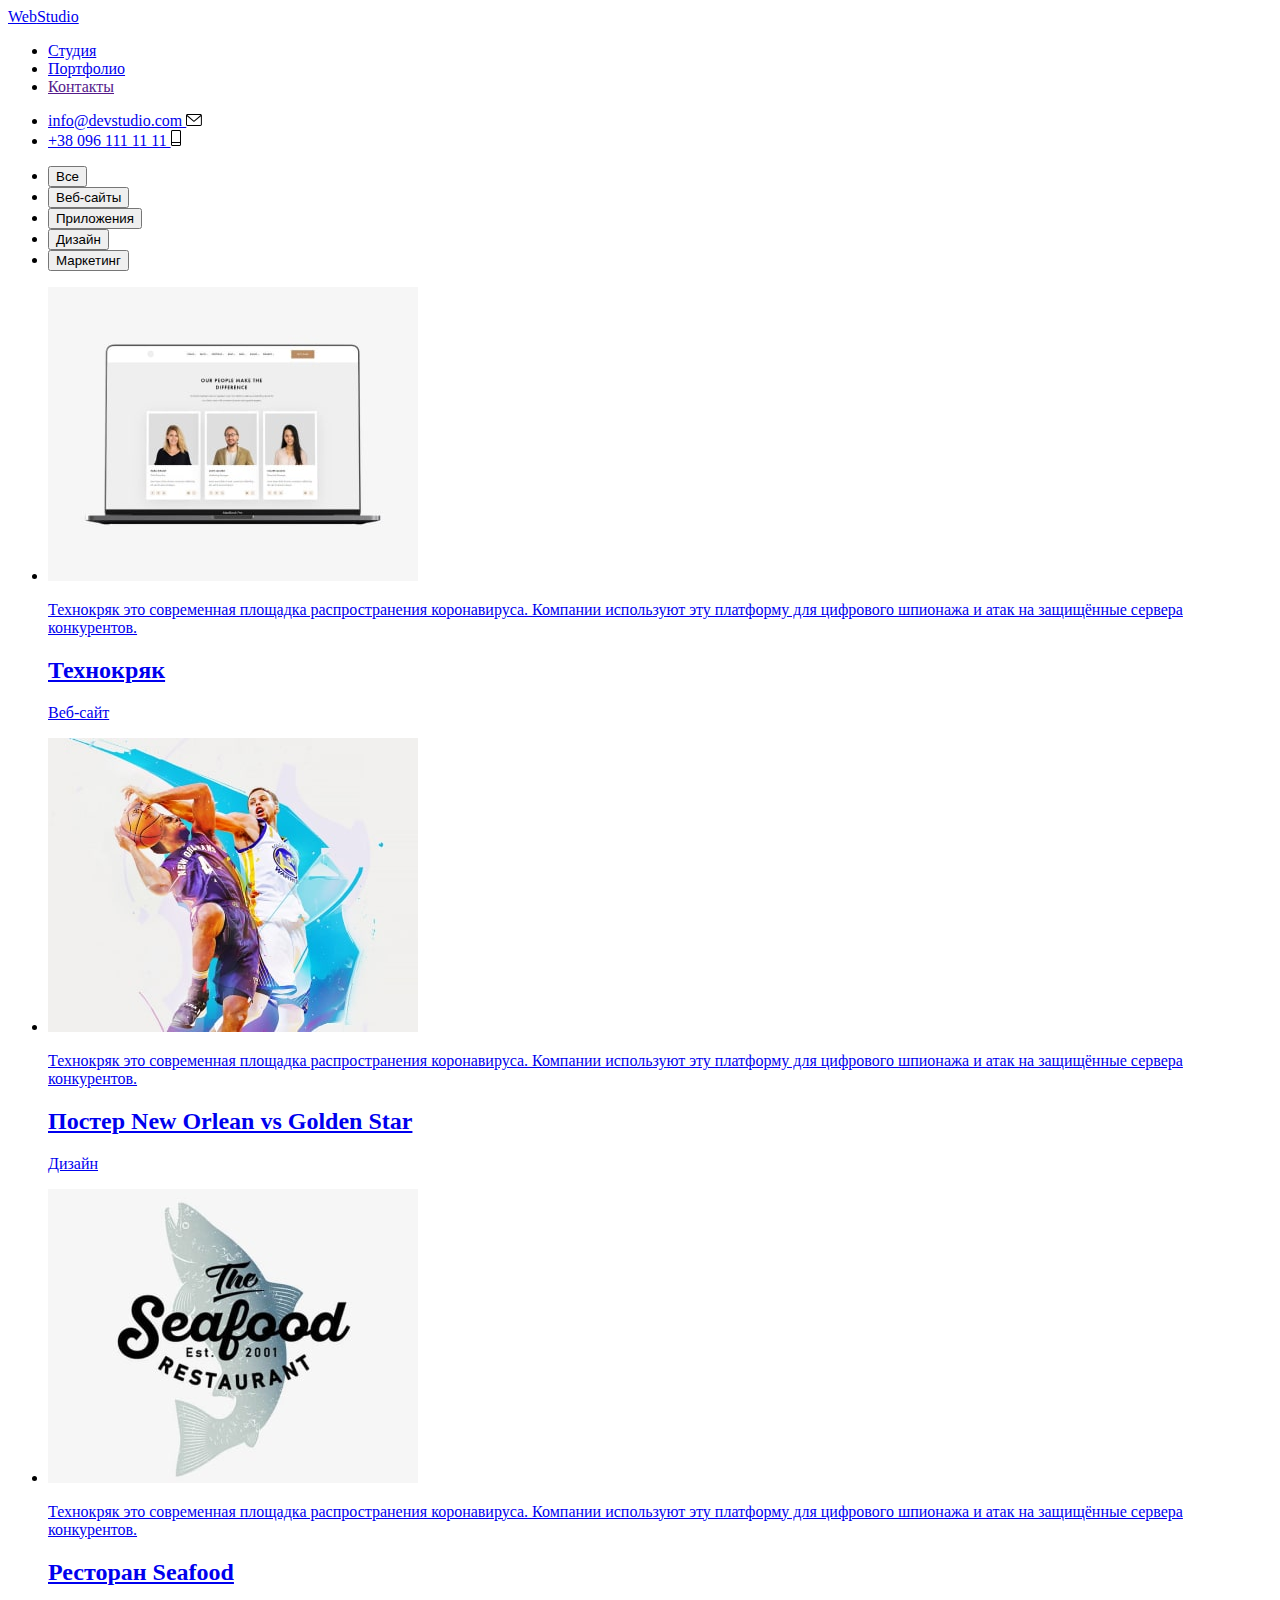
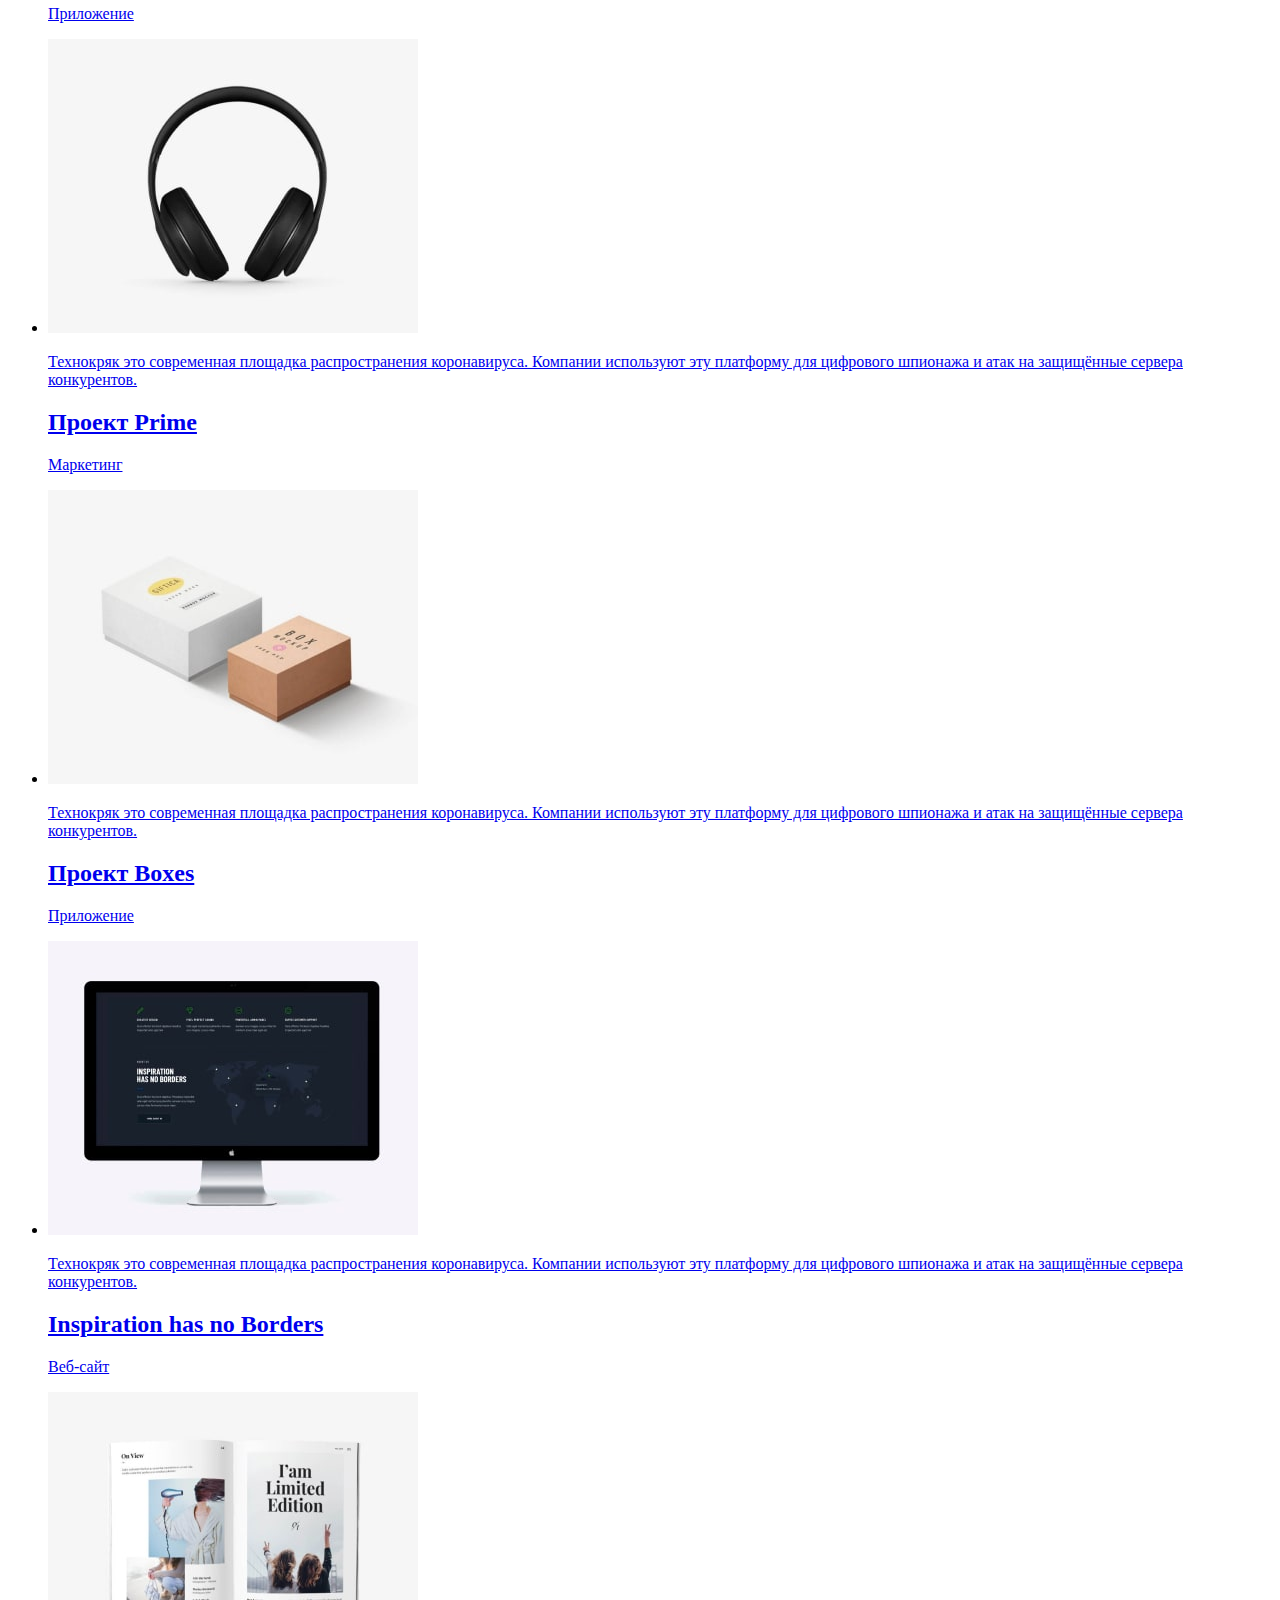
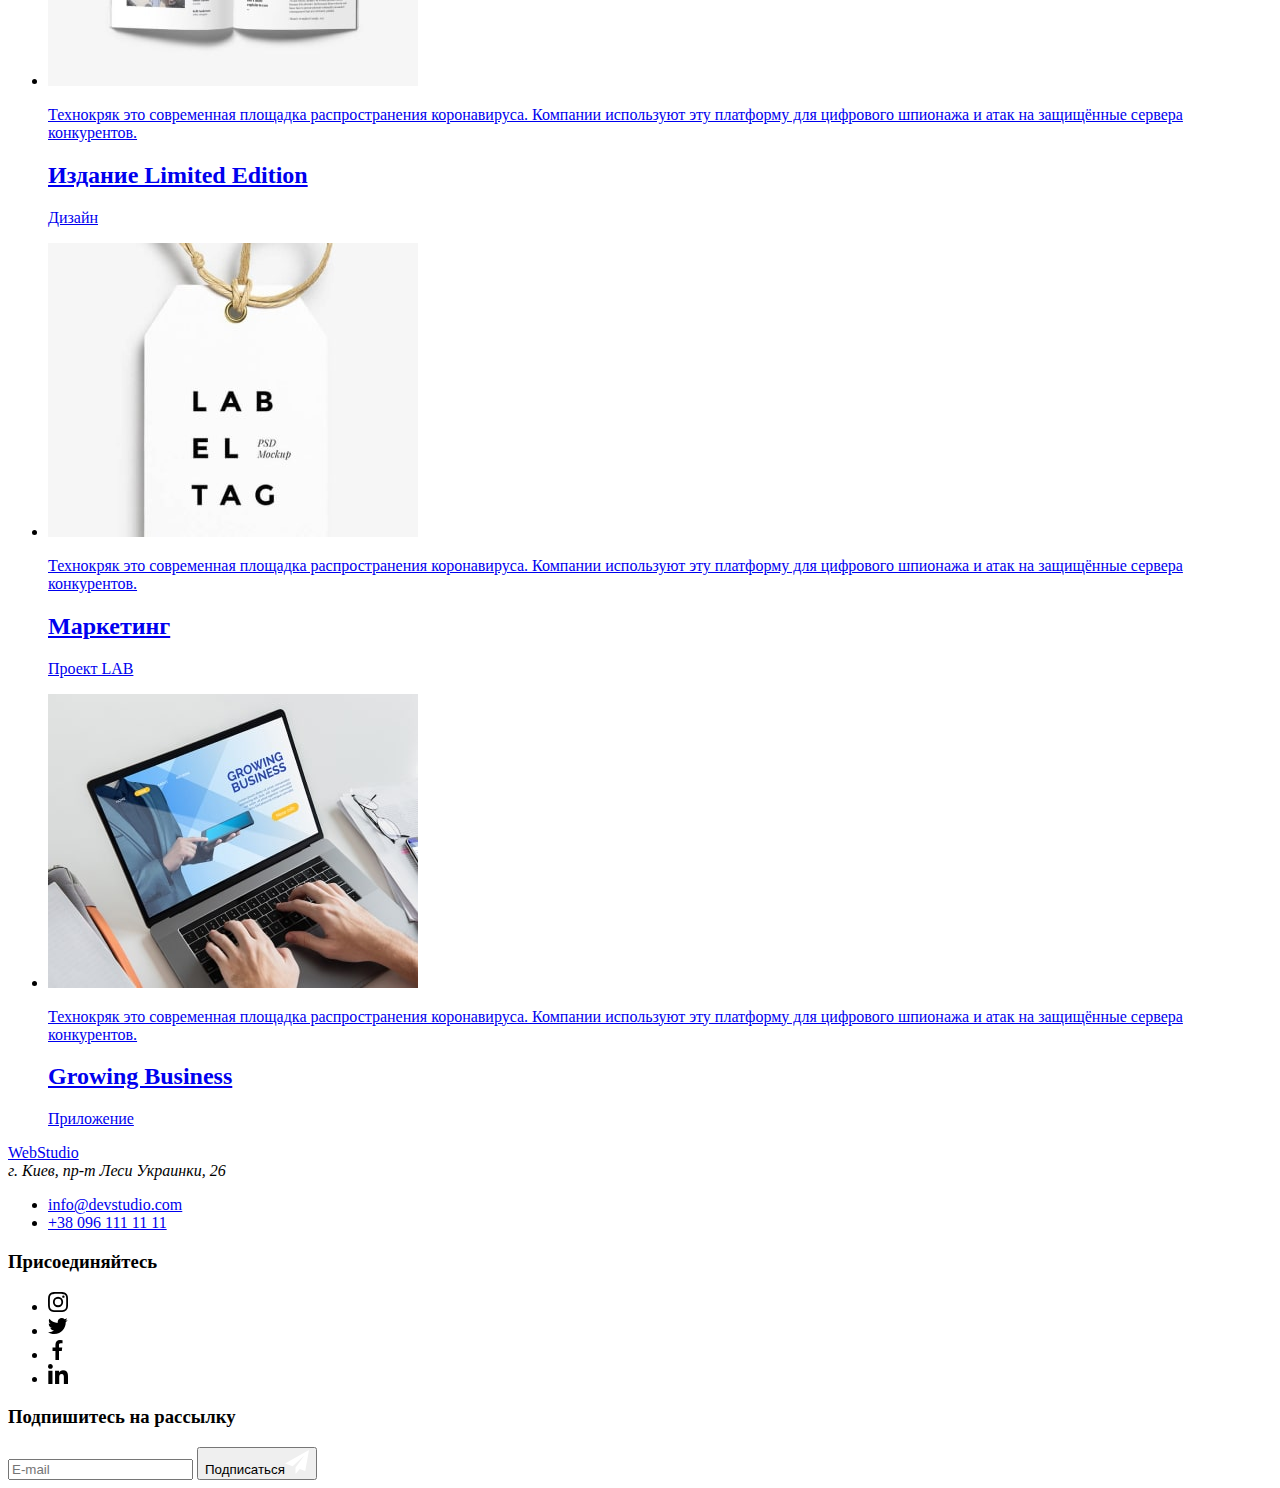
==== portfolio.html @ 6376cc6b "Update portfolio.html" ====
<!DOCTYPE html>
<html lang="ru">

<head>
    <link rel="stylesheet" href="https://cdnjs.cloudflare.com/ajax/libs/modern-normalize/1.0.0/modern-normalize.css"
    integrity="sha512-Zx6MlUMKSVJoQ+83OwhdILe8cSEsCzfqThJd7J/VA2UrK6Ctj85p+xzqfyuNXE5B1k25uUdmJ2OzItbBy9GHAQ=="
    crossorigin="anonymous" />
    <meta charset="UTF-8">
    <meta name="viewport" content="width=device-width, initial-scale=1.0">
    <link rel="preconnect" href="https://fonts.gstatic.com">

    <title>Portfolio</title>
    <link href="https://fonts.googleapis.com/css2?family=Raleway:wght@700&family=Roboto:wght@400;500;700;900&display=swap" rel="stylesheet">
    <link rel="stylesheet" href="./css/main.min.css">
</head>

<body>
    <!--Шапка сайта-->
    <header class="header">
        <div class="container">
            <nav>
                <a href="#" class="logo"><span class="logo-web">Web</span>Studio</a>
                
                <ul class="site-nav list">
                    <li><a href="./index.html">Студия</a></li>
                    <li><a href="./portfolio.html" class="current">Портфолио</a></li>
                    <li><a href="">Контакты</a></li>
                </ul>
            </nav>
            
            <ul class="contacts list">
                <li>
                    <a href="mailto:info@devstudio.com">info@devstudio.com
                        <svg class="icon" width="16" height="12">
                            <use href="./images/sprite.svg#icon-envelope"></use>
                        </svg>
                    </a>
                </li>
                
                <li>
                    <a href="tel:+380961111111">+38 096 111 11 11
                        <svg class="icon" width="10" height="16">
                            <use href="./images/sprite.svg#icon-phone"></use>
                        </svg>
                    </a>
                </li>
            </ul>
        </div>
    </header>

    <main>
        <section class="portfolio-section">
            <div class="container">
                <ul class="horizontal-buttons list">
                    <li><button type="button">Все</button></li>
                    <li><button type="button">Веб-сайты</button></li>
                    <li><button type="button">Приложения</button></li>
                    <li><button type="button">Дизайн</button></li>
                    <li><button type="button">Маркетинг</button></li>
                </ul>
                
                <!-- Портфолио-->
                <!-- <h1>Портфолио</h1> -->
                
                <ul class="cards list">
                    <li>
                        <a href="#" class="portfolio-cards-link">
                            <div class="portfolio-overlay">
                                <img src="./images/Технокряк.jpg" alt="Веб-сайт Технокряк" width="370" height="294">
                                <p class="text">Технокряк это современная площадка распространения коронавируса. Компании используют эту платформу для
                                    цифрового
                                    шпионажа и атак на защищённые сервера конкурентов.</p>
                            </div>
                            <div class="gallery">
                                <h2>Технокряк</h2>
                                <p>Веб-сайт</p>
                            </div>
                        </a>
                    </li>
                
                    <li>
                        <a href="#" class="portfolio-cards-link">
                            <div class="portfolio-overlay">
                                <img src="./images/Постер.jpg" alt="Постер New Orlean vs Golden Star" width="370" height="294">
                                <p class="text">Технокряк это современная площадка распространения коронавируса. Компании используют эту платформу для
                                    цифрового
                                    шпионажа и атак на защищённые сервера конкурентов.</p>
                            </div>
                            <div class="gallery">
                                <h2>Постер New Orlean vs Golden Star</h2>
                                <p>Дизайн</p>
                            </div>
                        </a>
                    </li>
                
                    <li>
                        <a href="#" class="portfolio-cards-link">
                           <div class="portfolio-overlay">
                                <img src="./images/Ресторан.jpg" alt="Ресторан Seafood" width="370" height="294">
                                <p class="text">Технокряк это современная площадка распространения коронавируса. Компании используют эту платформу для
                                    цифрового
                                    шпионажа и атак на защищённые сервера конкурентов.</p>
                           </div>
                            <div class="gallery">
                                <h2>Ресторан Seafood</h2>
                                <p>Приложение</p>
                            </div>
                        </a>
                    </li>
                
                    <li>
                        <a href="#" class="portfolio-cards-link">
                            <div class="portfolio-overlay">
                                <img src="./images/Prime.jpg" alt="Проект Prime" width="370" height="294">
                                <p class="text">Технокряк это современная площадка распространения коронавируса. Компании используют эту платформу для
                                    цифрового
                                    шпионажа и атак на защищённые сервера конкурентов.</p>
                            </div>
                            <div class="gallery">
                                <h2>Проект Prime</h2>
                                <p>Маркетинг</p>
                            </div>
                        </a>
                    </li>
                
                    <li>
                        <a href="#" class="portfolio-cards-link">
                           <div class="portfolio-overlay">
                                <img src="./images/Boxes.jpg" alt="Проект Boxes" width="370" height="294">
                                <p class="text">Технокряк это современная площадка распространения коронавируса. Компании используют эту платформу для
                                    цифрового
                                    шпионажа и атак на защищённые сервера конкурентов.</p>
                           </div>
                            <div class="gallery">
                                <h2>Проект Boxes</h2>
                                <p>Приложение</p>
                            </div>
                        </a>
                    </li>
                
                    <li>
                        <a href="#" class="portfolio-cards-link">
                           <div class="portfolio-overlay">
                                <img src="./images/Inspiration_has_no_Borders.jpg" alt="Inspiration has no Borders" width="370" height="294">
                                <p class="text">Технокряк это современная площадка распространения коронавируса. Компании используют эту платформу для
                                    цифрового
                                    шпионажа и атак на защищённые сервера конкурентов.</p>
                           </div>
                                <div class="gallery">
                                    <h2>Inspiration has no Borders</h2>
                                    <p>Веб-сайт</p>
                                </div>
                        </a>
                    </li>
                
                    <li>
                        <a href="#" class="portfolio-cards-link">
                            <div class="portfolio-overlay">
                                <img src="./images/Издание.jpg" alt="Издание Limited Edition" width="370" height="294">
                                <p class="text">Технокряк это современная площадка распространения коронавируса. Компании используют эту платформу для
                                    цифрового
                                    шпионажа и атак на защищённые сервера конкурентов.</p>
                            </div>
                            <div class="gallery">
                                <h2>Издание Limited Edition</h2>
                                <p>Дизайн</p>
                            </div>
                        </a>
                    </li>
                
                    <li>
                        <a href="#" class="portfolio-cards-link">
                            <div class="portfolio-overlay">
                                <img src="./images/Lab.jpg" alt="Проект LAB" width="370" height="294">
                                <p class="text">Технокряк это современная площадка распространения коронавируса. Компании используют эту платформу для
                                    цифрового
                                    шпионажа и атак на защищённые сервера конкурентов.</p>
                            </div>
                            <div class="gallery">
                                <h2>Маркетинг</h2>
                                <p>Проект LAB</p>
                            </div>
                        </a>
                    </li>
                
                    <li>
                        <a href="#" class="portfolio-cards-link">
                            <div class="portfolio-overlay">
                                <img src="./images/Growing_Business.jpg" alt="Growing Business" width="370" height="294">
                                <p class="text">Технокряк это современная площадка распространения коронавируса. Компании используют эту платформу для
                                    цифрового
                                    шпионажа и атак на защищённые сервера конкурентов.</p>
                            </div>
                            <div class="gallery">
                                <h2>Growing Business</h2>
                                <p>Приложение</p>
                            </div>
                        </a>
                    </li>
                </ul>

            </div>
        </section>
    </main>

<!--Футер-->
<footer class="footer">
    <div class="container">

        <div class="footer-left">
            <a href="#" class="logo"><span class="logo-web">Web</span><span class="logo-studio">Studio</span></a>

            <address>г. Киев, пр-т Леси Украинки, 26</address>

            <ul class="contacts list">
                <li><a href="mailto:info@devstudio.com">info@devstudio.com</a></li>
                <li><a href="tel:+380961111111">+38 096 111 11 11</a></li>
            </ul>
        </div>

        <div class="footer-right">
            <h3 class="subtitle">Присоединяйтесь</h3>
            <ul class="icons-networks list">
                <li class="networks-list">
                    <a href="#" class="networks-link footer-link-bgc">
                        <svg width="20" height="20">
                            <use href="./images/sprite.svg#icon-instagram"></use>
                        </svg>
                    </a>
                </li>

                <li class="networks-list">
                    <a href="#" class="networks-link footer-link-bgc">
                        <svg width="20" height="20">
                            <use href="./images/sprite.svg#icon-twitter"></use>
                        </svg>
                    </a>
                </li>

                <li class="networks-list">
                    <a href="#" class="networks-link footer-link-bgc">
                        <svg width="20" height="20">
                            <use href="./images/sprite.svg#icon-facebook"></use>
                        </svg>
                    </a>
                </li>

                <li class="networks-list">
                    <a href="#" class="networks-link footer-link-bgc">
                        <svg width="20" height="20">
                            <use href="./images/sprite.svg#icon-linkedin"></use>
                        </svg>
                    </a>
                </li>
            </ul>

        </div>

        <div class="subscribe">
            <h3 class="subtitle">Подпишитесь на рассылку</h3>
            <form class="subscribe-form">
                <input type="email" name="email" placeholder="E-mail">
                <button type="submit">Подписаться<svg width="24" height="24">
                        <use href="./images/sprite.svg#icon-send"></use>
                    </svg>
                </button>
            </form>
        
        </div>

    </div>
</footer>
</body>

</html>
---- css/main.min.css ----
/* No CSS *//*# sourceMappingURL=main.min.css.map */
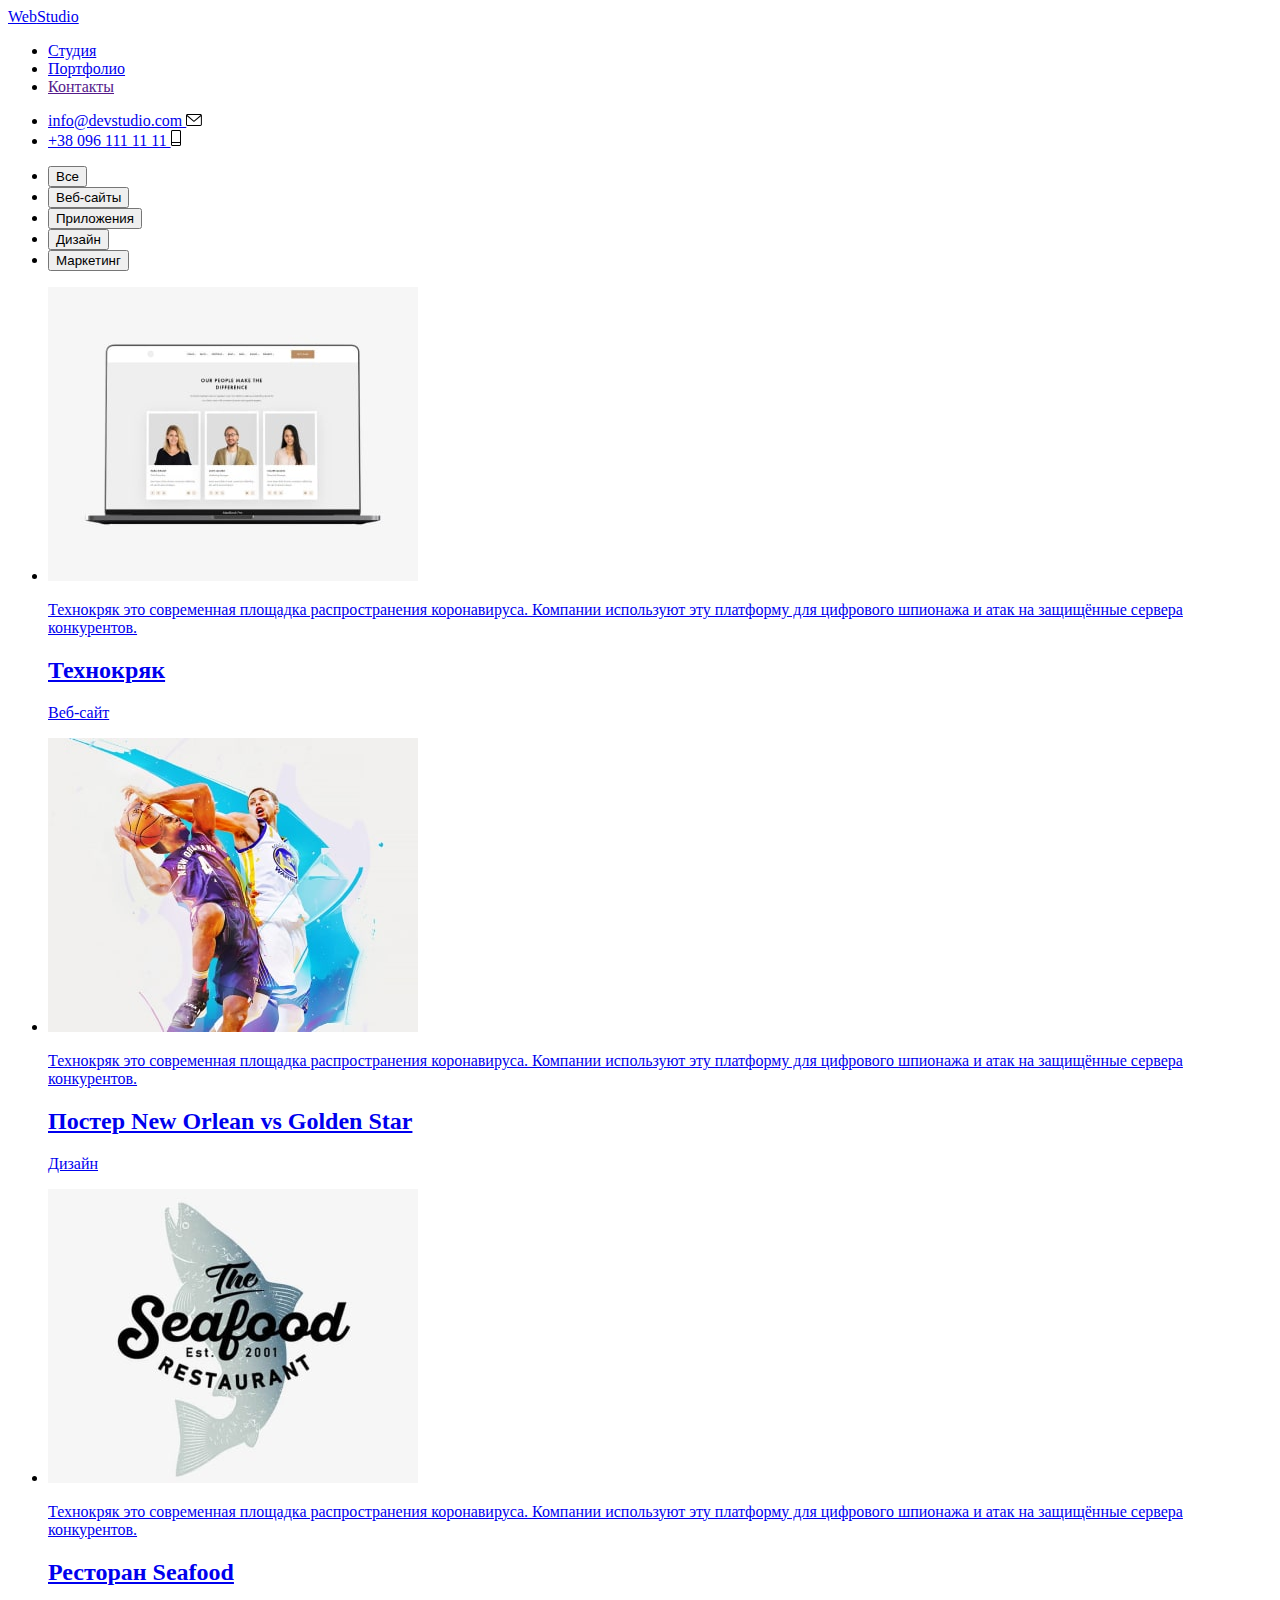
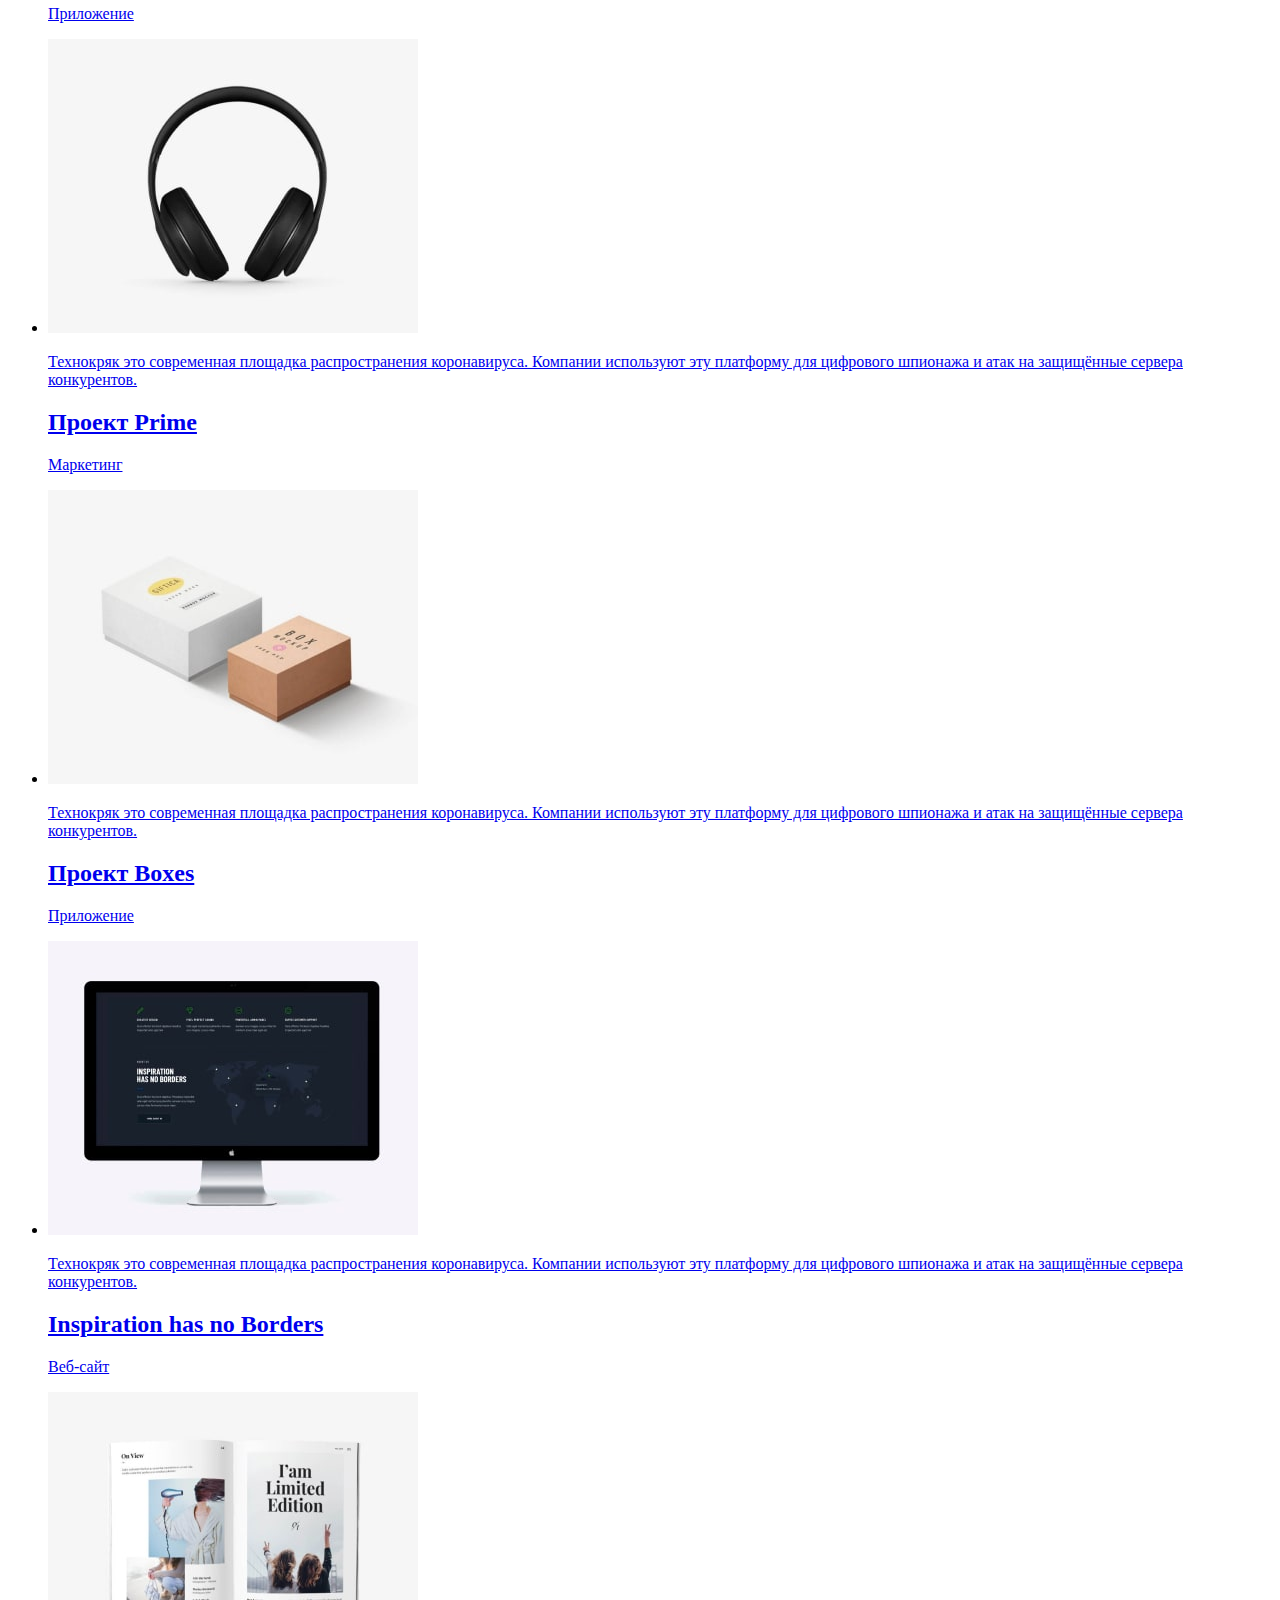
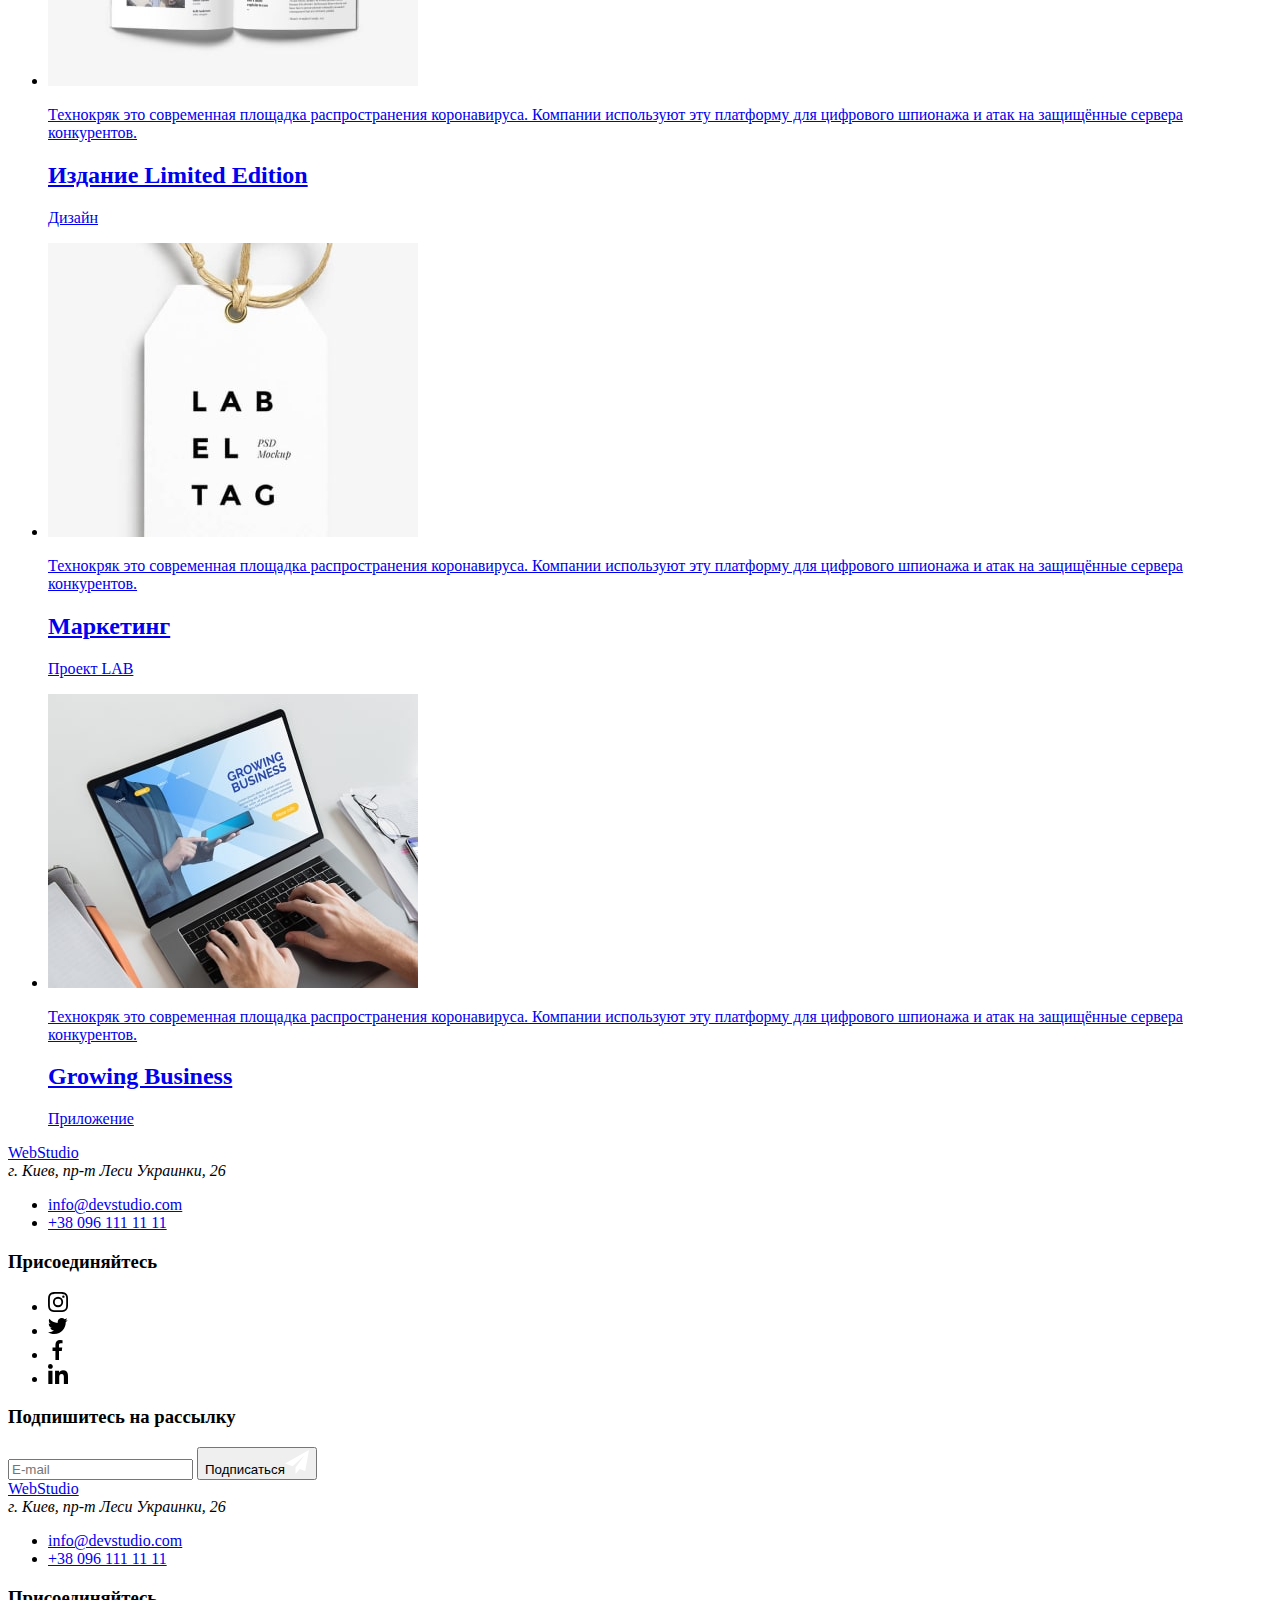
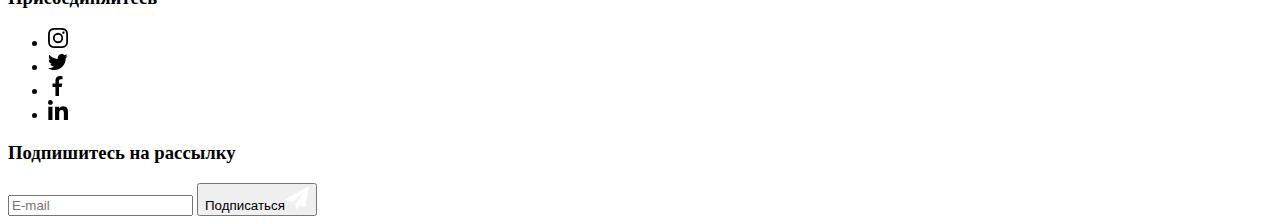
==== commit 4c44909f: "Update portfolio.html" ====
--- a/portfolio.html
+++ b/portfolio.html
@@ -208,7 +208,8 @@
     <div class="container">
 
         <div class="footer-left">
-            <a href="#" class="logo"><span class="logo-web">Web</span><span class="logo-studio">Studio</span></a>
+            <a href="#" class="logo footer-logo"><span class="logo-web">Web</span><span
+                    class="logo-studio">Studio</span></a>
 
             <address>г. Киев, пр-т Леси Украинки, 26</address>
 
@@ -265,11 +266,77 @@
                     </svg>
                 </button>
             </form>
-        
-        </div>
-
+
+        </div>
     </div>
 </footer>
+<footer class="footer">
+    <div class="container">
+
+        <div class="footer-left">
+            <a href="#" class="logo footer-logo"><span class="logo-web">Web</span><span
+                    class="logo-studio">Studio</span></a>
+
+            <address>г. Киев, пр-т Леси Украинки, 26</address>
+
+            <ul class="contacts list">
+                <li><a href="mailto:info@devstudio.com">info@devstudio.com</a></li>
+                <li><a href="tel:+380961111111">+38 096 111 11 11</a></li>
+            </ul>
+        </div>
+
+        <div class="footer-right">
+            <h3 class="subtitle">Присоединяйтесь</h3>
+            <ul class="icons-networks list">
+                <li class="networks-list">
+                    <a href="#" class="networks-link footer-link-bgc">
+                        <svg width="20" height="20">
+                            <use href="./images/sprite.svg#icon-instagram"></use>
+                        </svg>
+                    </a>
+                </li>
+
+                <li class="networks-list">
+                    <a href="#" class="networks-link footer-link-bgc">
+                        <svg width="20" height="20">
+                            <use href="./images/sprite.svg#icon-twitter"></use>
+                        </svg>
+                    </a>
+                </li>
+
+                <li class="networks-list">
+                    <a href="#" class="networks-link footer-link-bgc">
+                        <svg width="20" height="20">
+                            <use href="./images/sprite.svg#icon-facebook"></use>
+                        </svg>
+                    </a>
+                </li>
+
+                <li class="networks-list">
+                    <a href="#" class="networks-link footer-link-bgc">
+                        <svg width="20" height="20">
+                            <use href="./images/sprite.svg#icon-linkedin"></use>
+                        </svg>
+                    </a>
+                </li>
+            </ul>
+
+        </div>
+
+        <div class="subscribe">
+            <h3 class="subtitle">Подпишитесь на рассылку</h3>
+            <form class="subscribe-form">
+                <input type="email" name="email" placeholder="E-mail">
+                <button type="submit">Подписаться<svg width="24" height="24">
+                        <use href="./images/sprite.svg#icon-send"></use>
+                    </svg>
+                </button>
+            </form>
+
+        </div>
+    </div>
+</footer>
+
 </body>
 
 </html>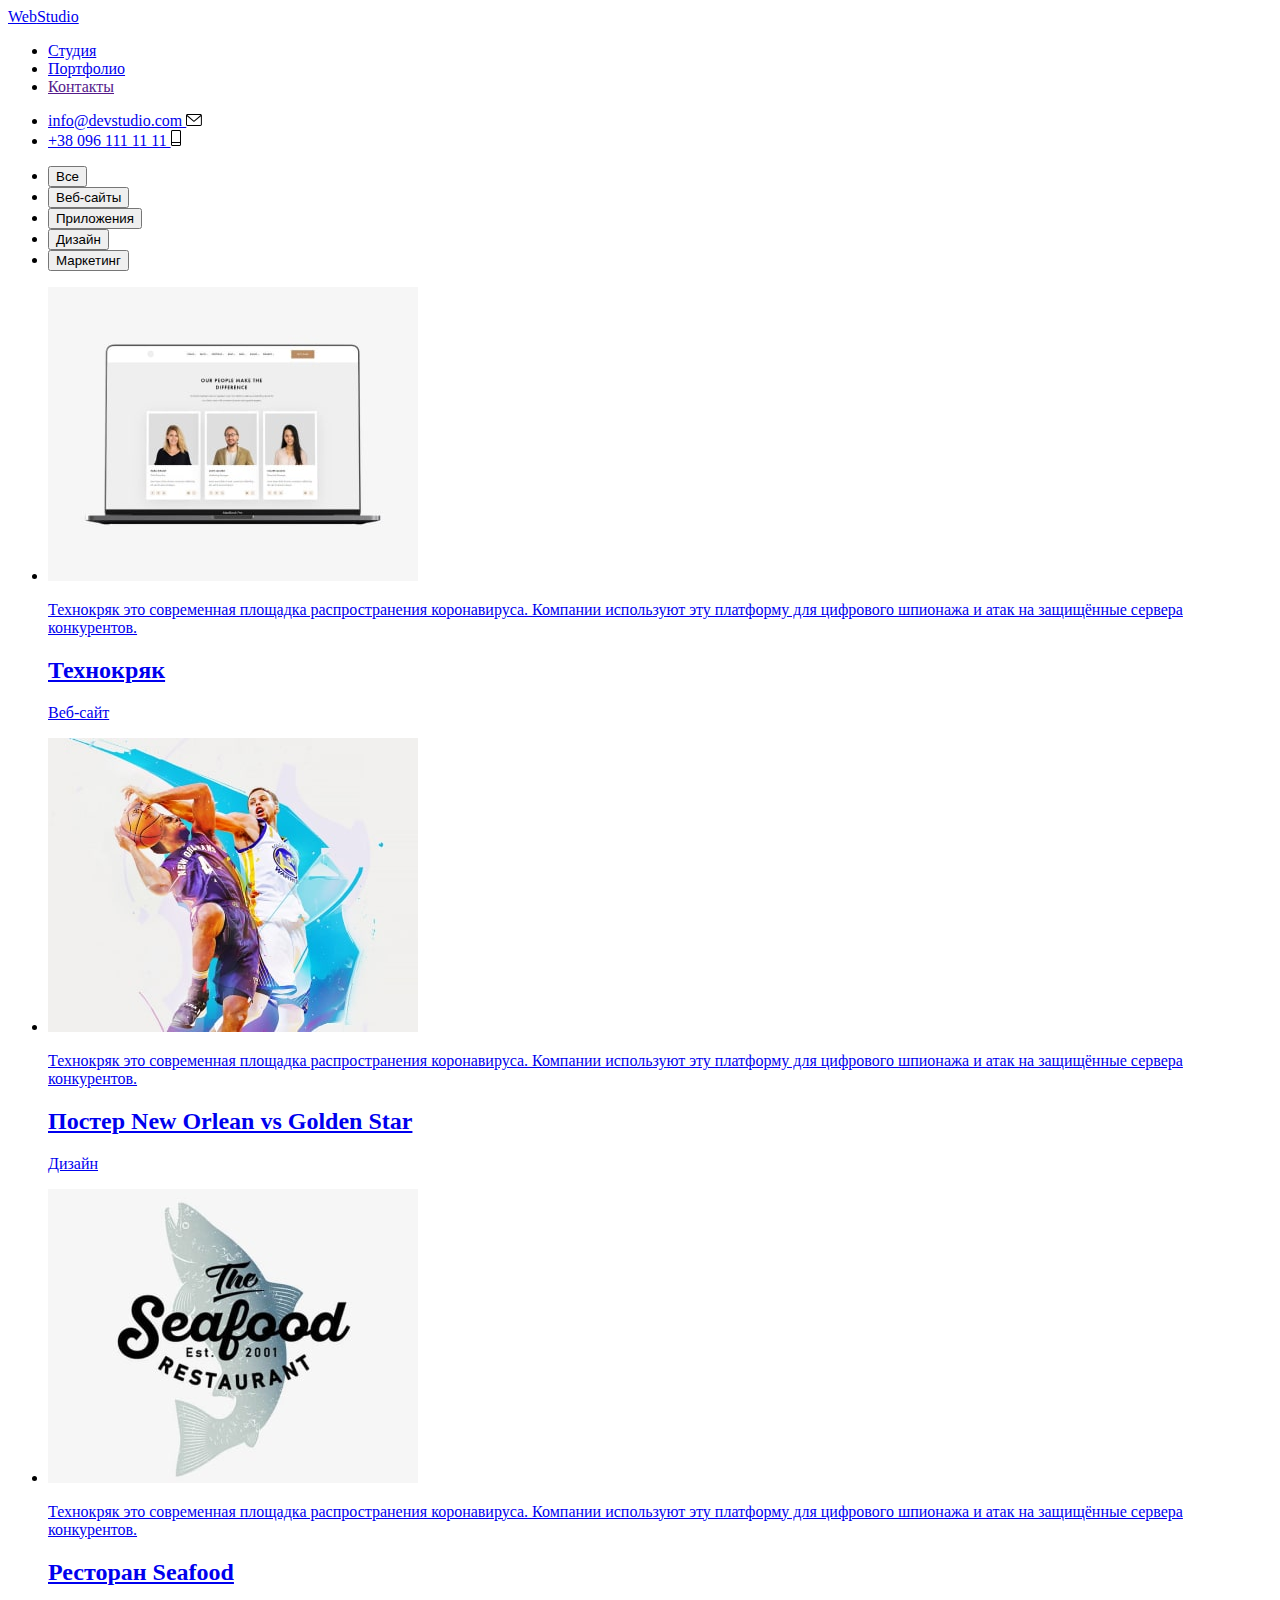
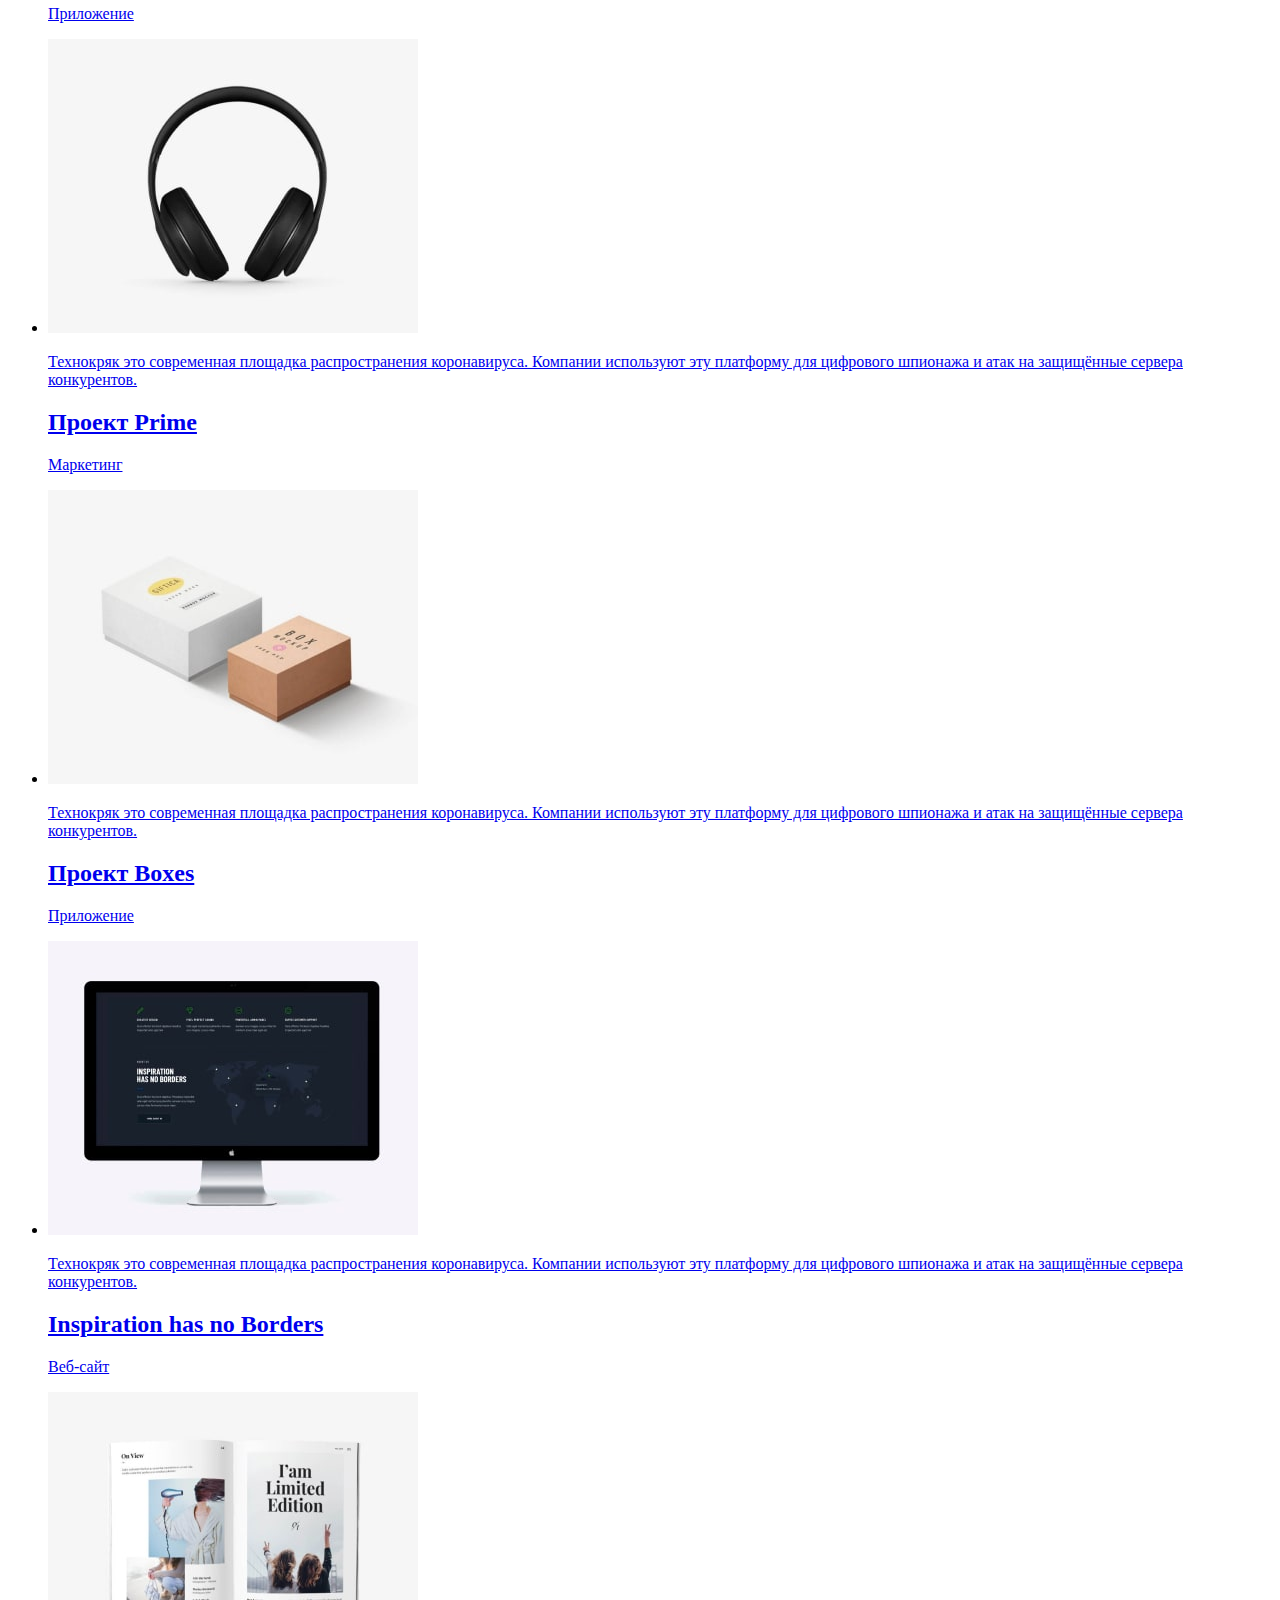
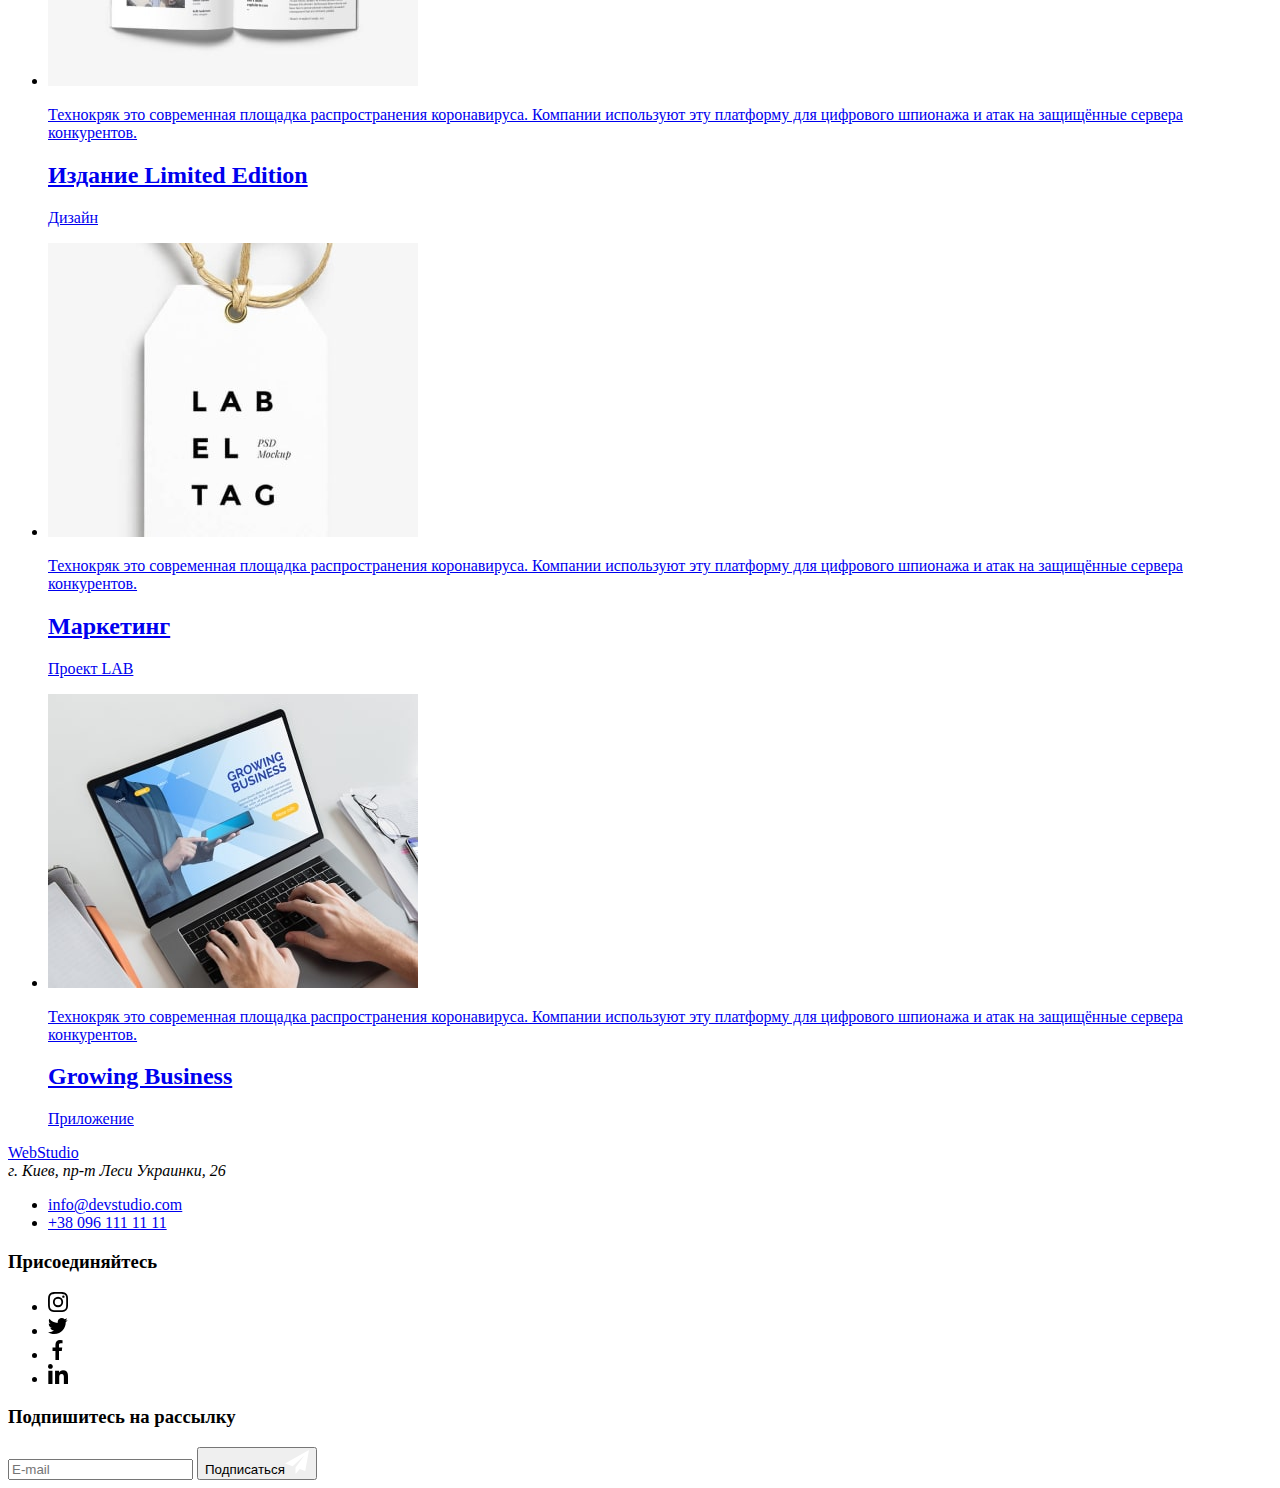
==== commit 31a84d96: "Update portfolio.html" ====
--- a/portfolio.html
+++ b/portfolio.html
@@ -270,72 +270,6 @@
         </div>
     </div>
 </footer>
-<footer class="footer">
-    <div class="container">
-
-        <div class="footer-left">
-            <a href="#" class="logo footer-logo"><span class="logo-web">Web</span><span
-                    class="logo-studio">Studio</span></a>
-
-            <address>г. Киев, пр-т Леси Украинки, 26</address>
-
-            <ul class="contacts list">
-                <li><a href="mailto:info@devstudio.com">info@devstudio.com</a></li>
-                <li><a href="tel:+380961111111">+38 096 111 11 11</a></li>
-            </ul>
-        </div>
-
-        <div class="footer-right">
-            <h3 class="subtitle">Присоединяйтесь</h3>
-            <ul class="icons-networks list">
-                <li class="networks-list">
-                    <a href="#" class="networks-link footer-link-bgc">
-                        <svg width="20" height="20">
-                            <use href="./images/sprite.svg#icon-instagram"></use>
-                        </svg>
-                    </a>
-                </li>
-
-                <li class="networks-list">
-                    <a href="#" class="networks-link footer-link-bgc">
-                        <svg width="20" height="20">
-                            <use href="./images/sprite.svg#icon-twitter"></use>
-                        </svg>
-                    </a>
-                </li>
-
-                <li class="networks-list">
-                    <a href="#" class="networks-link footer-link-bgc">
-                        <svg width="20" height="20">
-                            <use href="./images/sprite.svg#icon-facebook"></use>
-                        </svg>
-                    </a>
-                </li>
-
-                <li class="networks-list">
-                    <a href="#" class="networks-link footer-link-bgc">
-                        <svg width="20" height="20">
-                            <use href="./images/sprite.svg#icon-linkedin"></use>
-                        </svg>
-                    </a>
-                </li>
-            </ul>
-
-        </div>
-
-        <div class="subscribe">
-            <h3 class="subtitle">Подпишитесь на рассылку</h3>
-            <form class="subscribe-form">
-                <input type="email" name="email" placeholder="E-mail">
-                <button type="submit">Подписаться<svg width="24" height="24">
-                        <use href="./images/sprite.svg#icon-send"></use>
-                    </svg>
-                </button>
-            </form>
-
-        </div>
-    </div>
-</footer>
 
 </body>
 
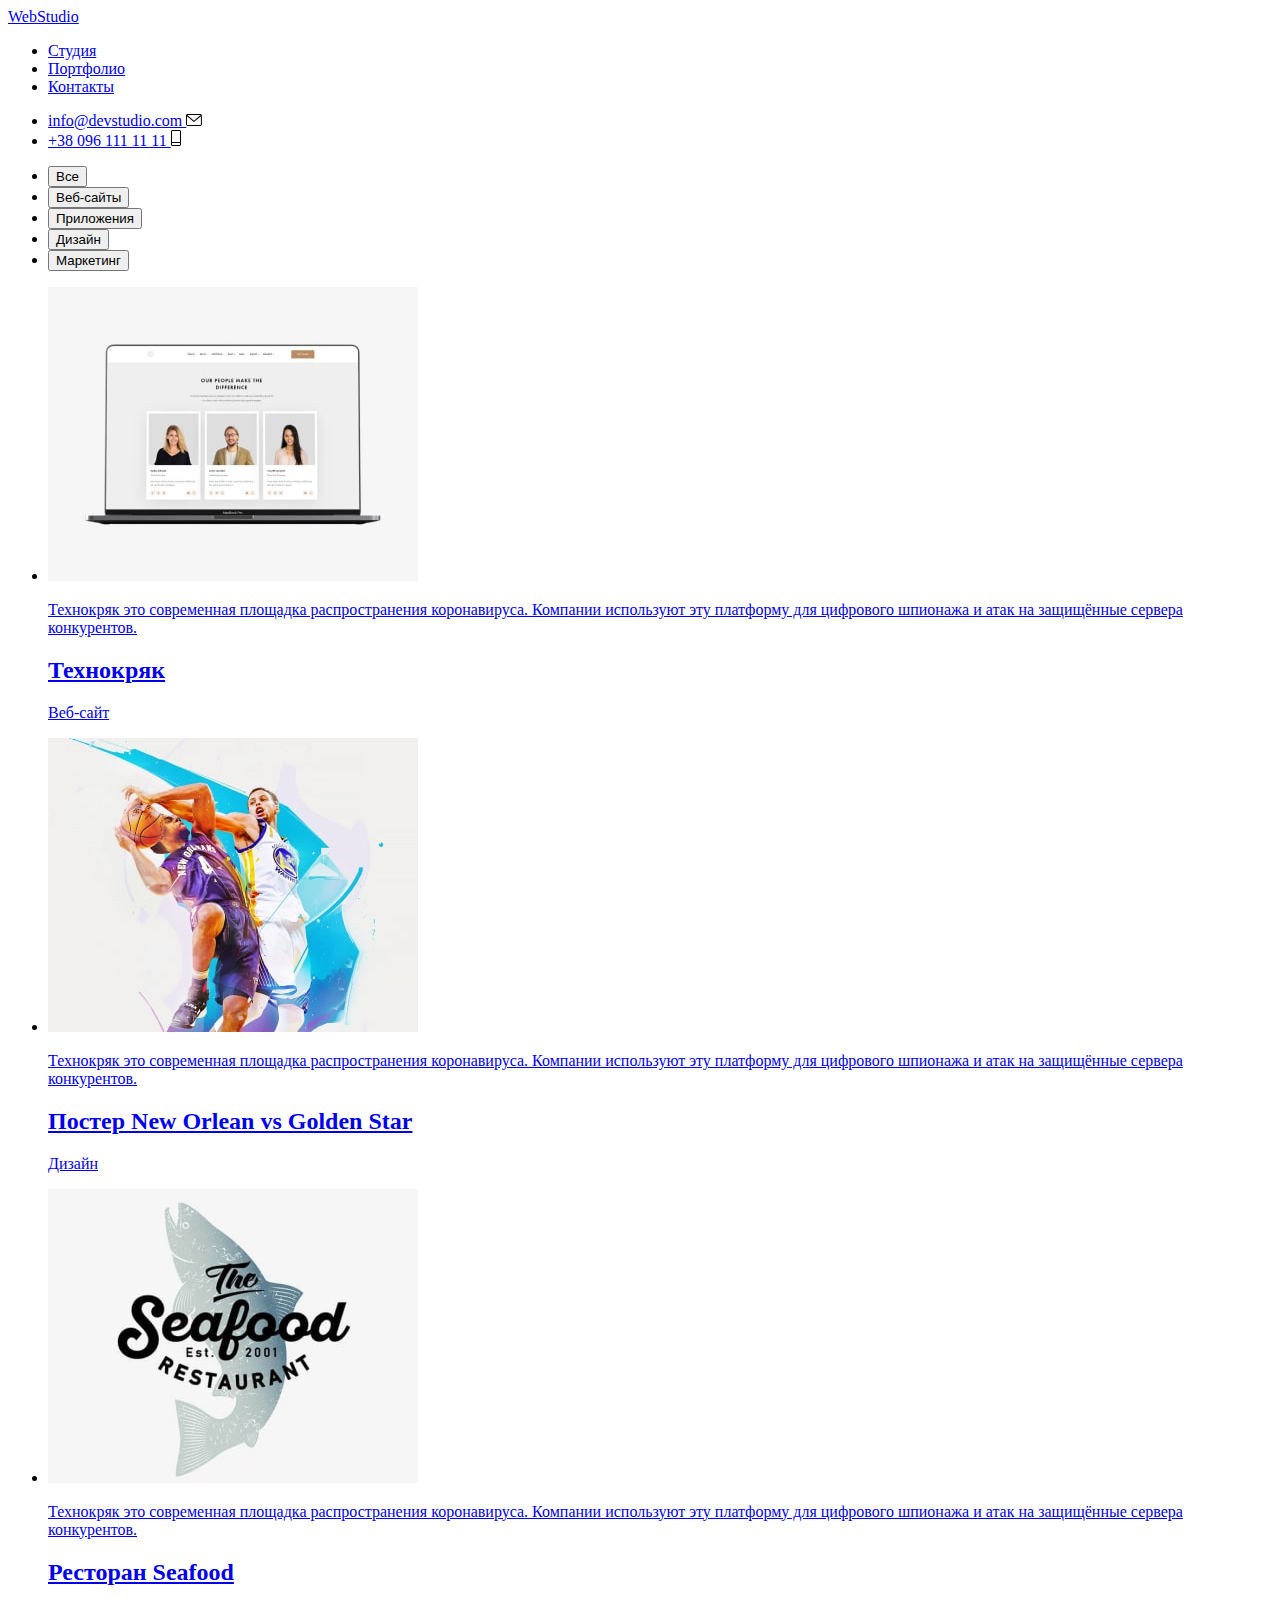
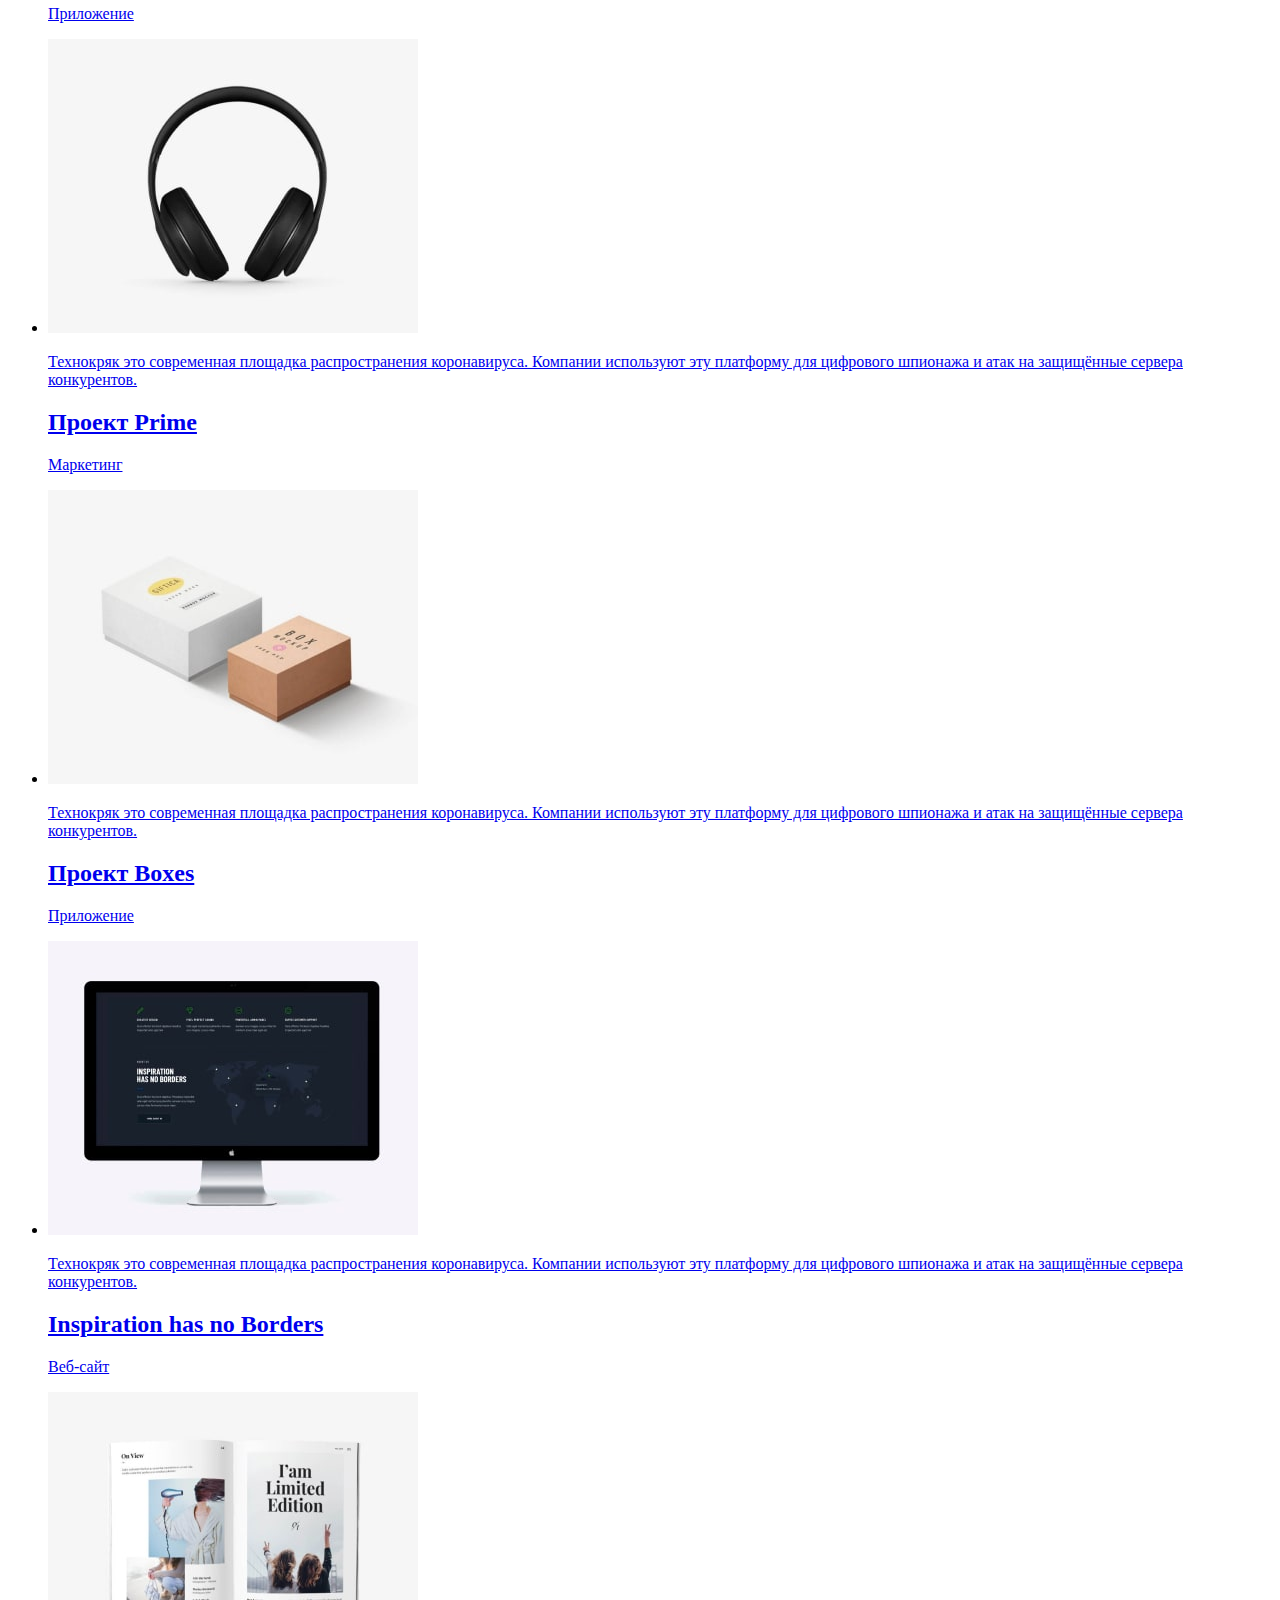
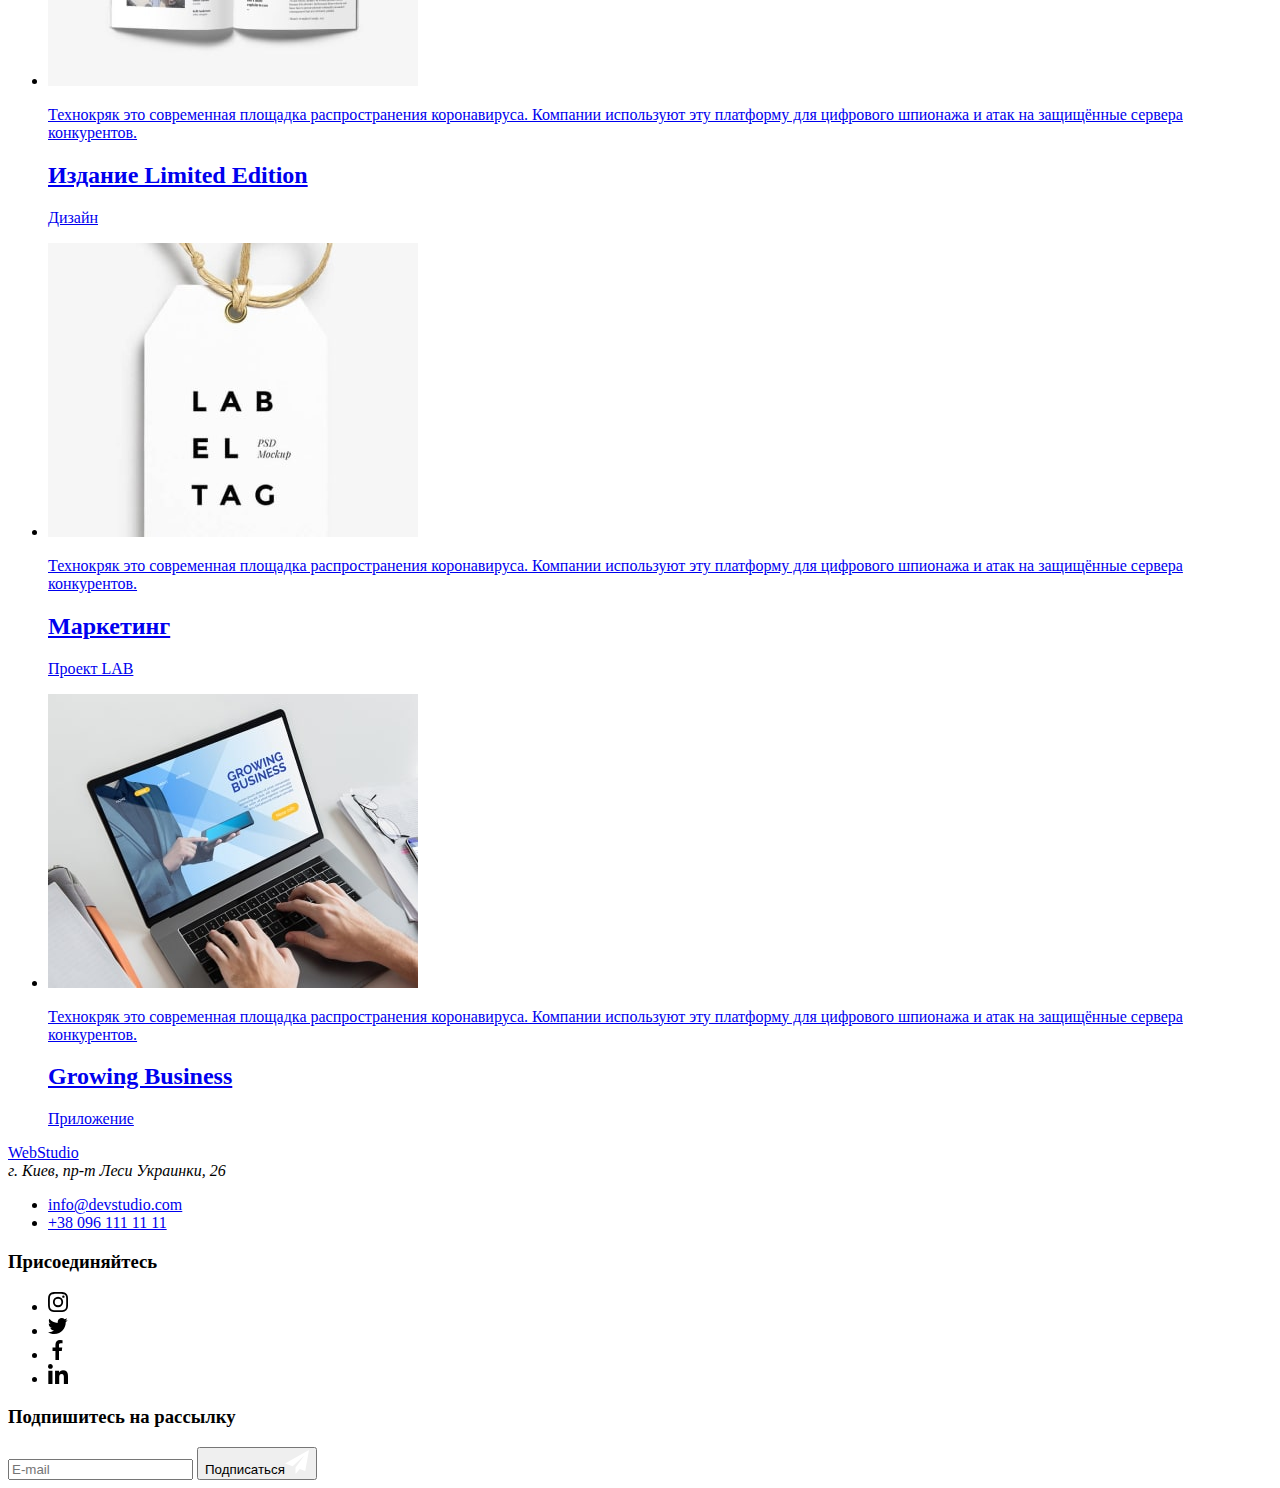
==== commit a84d7d29: "Update portfolio.html" ====
--- a/portfolio.html
+++ b/portfolio.html
@@ -19,15 +19,15 @@
     <header class="header">
         <div class="container">
             <nav>
-                <a href="#" class="logo"><span class="logo-web">Web</span>Studio</a>
-                
+                <a href="#" class="logo header-logo"><span class="logo-web">Web</span>Studio</a>
+    
                 <ul class="site-nav list">
-                    <li><a href="./index.html">Студия</a></li>
-                    <li><a href="./portfolio.html" class="current">Портфолио</a></li>
-                    <li><a href="">Контакты</a></li>
+                    <li><a href="./index.html" >Студия</a></li>
+                    <li><a href="#" class="current">Портфолио</a></li>
+                    <li><a href="#">Контакты</a></li>
                 </ul>
             </nav>
-            
+    
             <ul class="contacts list">
                 <li>
                     <a href="mailto:info@devstudio.com">info@devstudio.com
@@ -36,7 +36,6 @@
                         </svg>
                     </a>
                 </li>
-                
                 <li>
                     <a href="tel:+380961111111">+38 096 111 11 11
                         <svg class="icon" width="10" height="16">
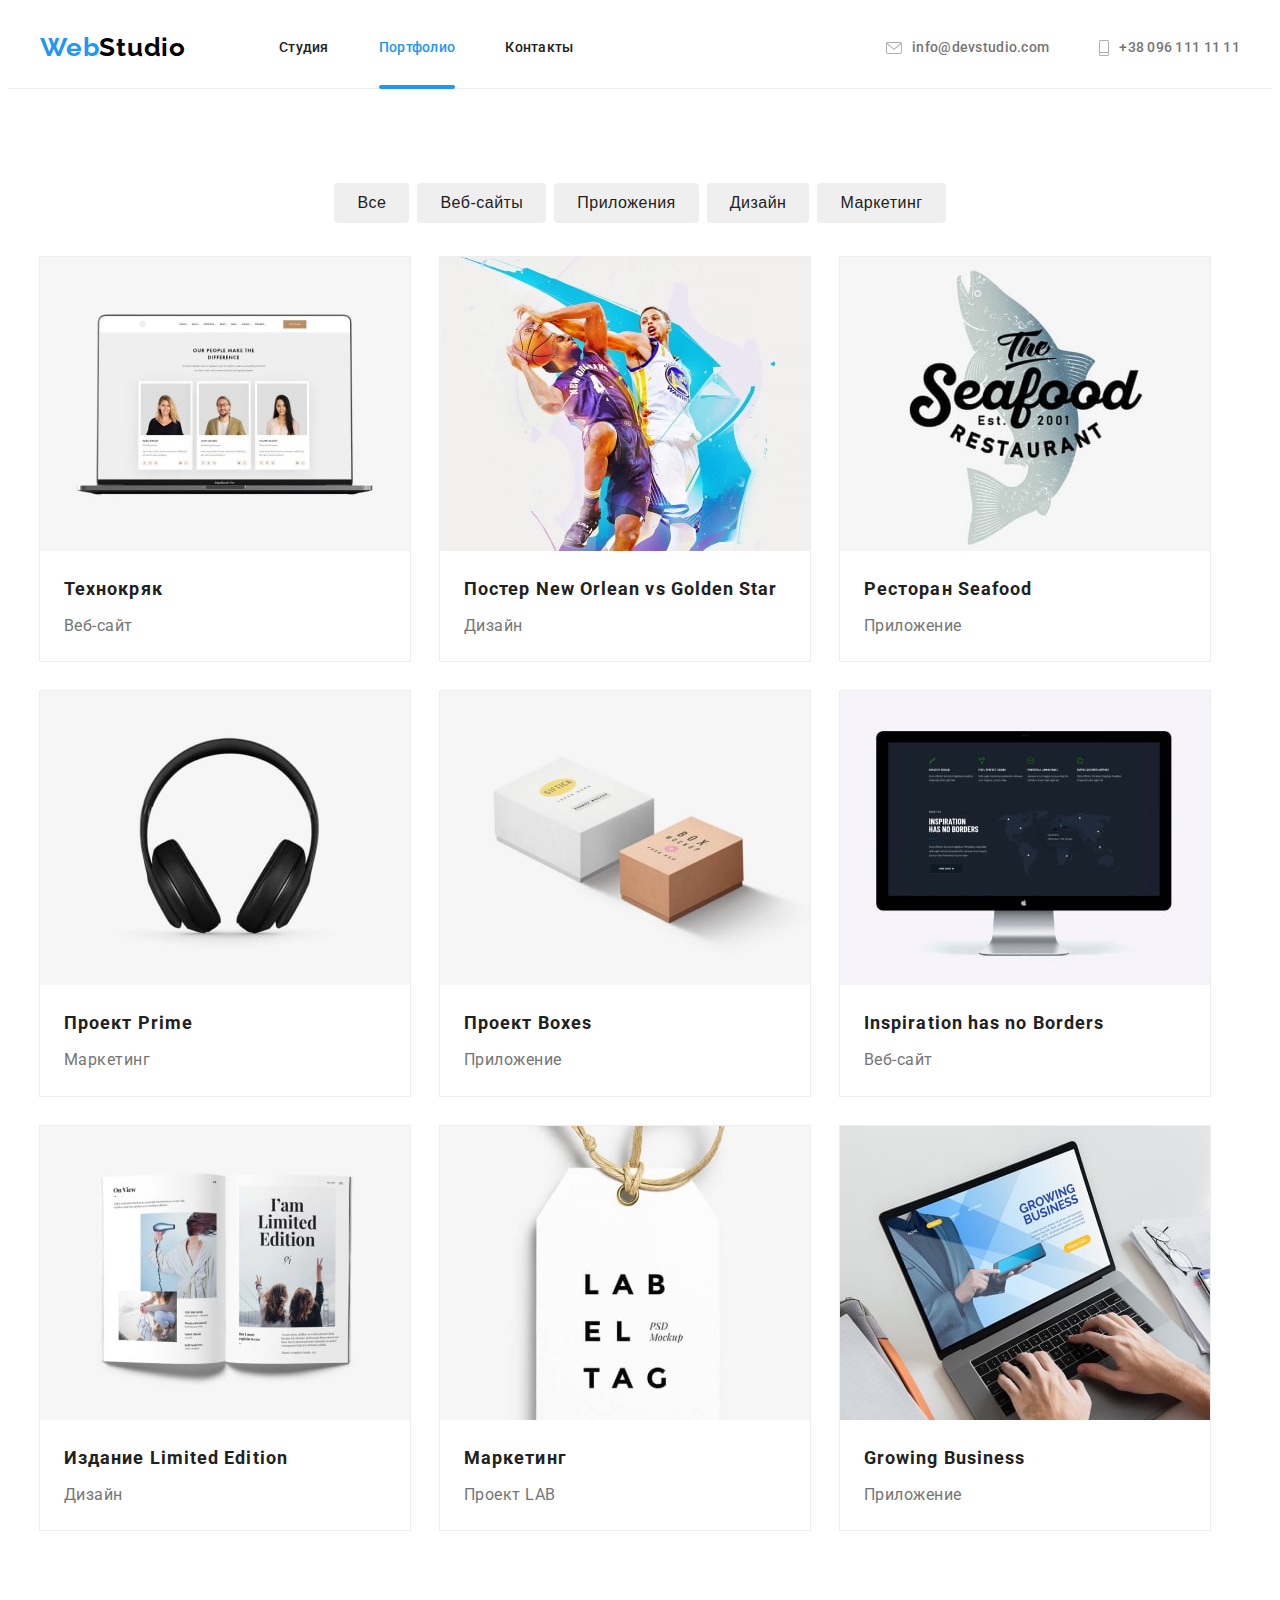
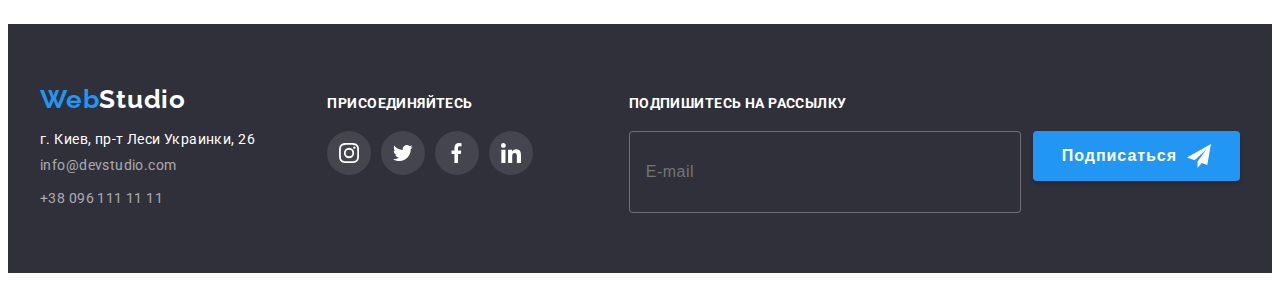
==== commit a5f2ea40: "Update portfolio.html" ====
--- a/portfolio.html
+++ b/portfolio.html
@@ -260,7 +260,7 @@
             <h3 class="subtitle">Подпишитесь на рассылку</h3>
             <form class="subscribe-form">
                 <input type="email" name="email" placeholder="E-mail">
-                <button type="submit">Подписаться<svg width="24" height="24">
+                <button type="submit" class="button">Подписаться<svg width="24" height="24">
                         <use href="./images/sprite.svg#icon-send"></use>
                     </svg>
                 </button>
--- a/css/main.min.css
+++ b/css/main.min.css
@@ -1 +1,2 @@
-/* No CSS *//*# sourceMappingURL=main.min.css.map */+body{background-color:#fff;color:#757575;font-size:14px;font-family:Roboto, sans-serif;font-weight:400;font-style:normal}.list{margin-top:0px;margin-bottom:0px;padding-left:0;list-style:none}a{text-decoration:none;display:block}img{display:block;max-width:100%;height:auto}.container{width:1200px;margin-right:auto;margin-left:auto;padding-right:15px;padding-left:15px}.section-title{margin-top:0px;margin-bottom:50px;font-weight:700;font-size:36px;line-height:1.2;letter-spacing:.03em;text-align:center;color:#212121}.subtitle{margin-top:0px;margin-bottom:20px;font-size:14px;font-weight:700;line-height:1.1;letter-spacing:.03em;text-transform:uppercase;color:#fff}.agreement .checkbox{position:absolute;width:1px;height:1px;margin:-1px;border:0;padding:0;clip:rect(0 0 0 0);overflow:hidden}.header{border-bottom:1px solid #ececec}.header .container{display:flex;align-items:center}.header .container nav{display:flex}.site-nav{display:flex}.site-nav li+li{margin-left:50px}.site-nav a{display:flex;flex-direction:column;transition-property:color;transition-duration:250ms;transition-timing-function:cubic-bezier(0.4, 0, 0.2, 1);padding-bottom:32px;padding-top:32px;font-weight:500;line-height:1.1;letter-spacing:0.02em;color:#212121}.site-nav a:hover,.site-nav a:focus{color:#2196f3}.header .contacts{display:flex;margin-left:auto}.header .contacts li+li{margin-left:50px}.header .contacts a{display:flex;flex-direction:row-reverse;align-items:center;transition-property:color, fill;transition-duration:250ms;transition-timing-function:cubic-bezier(0.4, 0, 0.2, 1);padding-top:32px;padding-bottom:32px;font-weight:500;line-height:1.1;letter-spacing:0.02em;fill:#afb1b8;color:#757575}.header .contacts a:hover,.header .contacts a:focus{color:#2196f3;fill:#2196f3}.header .contacts .icon{margin-right:10px}.header .current{position:relative;color:#2196f3}.header .current::after{content:'';position:absolute;left:0;bottom:0;border-radius:2px;width:100%;height:4px;margin-bottom:-2px;transition-property:scaleY;transition-duration:250ms;transition-timing-function:cubic-bezier(0.4, 0, 0.2, 1);transform-origin:bottom;background-color:#2196f3}.header .current:hover::after{transform:scaleY(2)}.button{padding-top:10px;padding-bottom:10px;min-width:200px;height:50px;font-weight:700;font-size:16px;box-shadow:0px 4px 4px rgba(0,0,0,0.15);border:1px solid transparent;border-radius:4px;letter-spacing:0.06em;background:#2196f3;color:#fff;cursor:pointer}.hero .button{display:inline-block;padding-right:32px;padding-left:32px;line-height:1.8}.modal .button{padding-right:55px;padding-left:55px;line-height:1.9;align-self:center}.subscribe-form .button{display:flex;align-items:center;justify-content:center;padding-right:28px;padding-left:28px;line-height:2;text-align:center}.subscribe-form .button svg{margin-left:10px;align-items:center}.logo{font-family:'Raleway', sans-serif;font-style:normal;font-weight:700;font-size:26px;line-height:1.2;letter-spacing:.03em;color:#000}.logo .logo-web{color:#2196f3}.header-logo{padding-top:24px;padding-bottom:25px;margin-right:93px}.footer-logo{display:block;margin-bottom:20px}.footer-logo .logo-studio{color:#fff}.hero{max-width:1600px;min-height:600px;margin-left:auto;margin-right:auto;padding-top:200px;padding-bottom:200px;background-color:#2f303a;background-image:linear-gradient(to right, rgba(47,48,58,0.4), rgba(47,48,58,0.4)),url(../images/команда.jpg);background-repeat:no-repeat;background-position:center}.hero .container{width:696px;text-align:center}.hero-title{margin-top:0px;margin-bottom:30px;font-weight:900;font-size:44px;line-height:1.4;letter-spacing:0.06em;text-transform:uppercase;color:#fff}.features{padding-top:94px;padding-bottom:94px}.features-list{display:flex}.features-list .icon{display:flex;margin-bottom:30px;width:270px;height:120px;justify-content:center;align-items:center;background-color:#f5f4fa}.features-list p{margin-top:0px;margin-bottom:0px;line-height:1.7;letter-spacing:.03em}.features-list li{width:270px}.features-list li+li{margin-left:30px}.features-list .features-list-title{margin-bottom:10px;color:#212121;font-family:'Roboto'}.our-work{padding-bottom:94px}.our-work .list{display:flex}.our-work .list li+li{margin-left:30px}.our-work-card{position:relative}.our-work-card::before{content:'';position:absolute;left:0;bottom:0;width:100%;height:70px;background-color:rgba(47,48,58,0.8)}.our-work-card p{position:absolute;left:0;bottom:25px;width:100%;margin-top:0px;margin-bottom:0px;font-weight:500;line-height:1.2;letter-spacing:.03em;text-align:center;text-transform:uppercase;color:#fff}.our-team{padding-top:94px;padding-bottom:94px;background-color:#f5f4fa}.our-team .list{display:flex;text-align:center}.our-team .cards+.cards{margin-left:30px}.our-team .cards-title{padding-top:30px;padding-bottom:30px;padding-left:31px;padding-right:31px;background-color:#fff}.names{margin-top:0px;margin-bottom:10px;font-weight:500;font-size:16px;line-height:1.2;letter-spacing:.03em;color:#212121}.professions{margin-top:0px;margin-bottom:16px;font-size:16px;line-height:1.2;letter-spacing:.03em}.icons-networks{display:flex;justify-content:space-between;width:206px;margin-top:0px}.networks-list{width:44px;height:44px}.networks-link{display:flex;transition-property:fill, background-color;transition-duration:250ms;transition-timing-function:cubic-bezier(0.4, 0, 0.2, 1);width:100%;height:100%;border-radius:50%;align-items:center;justify-content:center}.networks-link:hover,.networks-link:focus{background-color:#2196f3;fill:#fff}.networks-link{fill:#afb1b8}.our-team .cards{box-shadow:0px 1px 3px rgba(0,0,0,0.12),0px 1px 1px rgba(0,0,0,0.14),0px 2px 1px rgba(0,0,0,0.2);border:1px solid #fff;border-radius:0px 0px 4px 4px}.our-clients{padding-top:94px;padding-bottom:94px}.clients{display:flex;justify-content:space-between;width:1170px}.clients-list{width:170px;height:90px}.clients-link{display:flex;transition-property:fill, border;transition-duration:250ms;transition-timing-function:cubic-bezier(0.4, 0, 0.2, 1);align-items:center;justify-content:center;width:100%;height:100%;border:1px solid #afb1b8;border-radius:4px;fill:#afb1b8}.clients-link:hover,.clients-link:focus{fill:#2196f3;border-color:#2196f3}.portfolio-section{margin-top:0px;margin-bottom:0px;padding-top:94px;padding-bottom:94px}.horizontal-buttons{display:flex;justify-content:center;margin-bottom:34px}.horizontal-buttons li+li{margin-left:8px}.horizontal-buttons li button{transition-property:color, background-color;transition-duration:250ms;transition-timing-function:cubic-bezier(0.4, 0, 0.2, 1);padding-top:6px;padding-bottom:6px;padding-left:22px;padding-right:22px;border:1px solid transparent;border-radius:4px;cursor:pointer;font-weight:500;font-size:16px;line-height:1.6;letter-spacing:.03em;color:#212121}.horizontal-buttons li button:hover,.horizontal-buttons li button:focus{color:#fff;background-color:#2196f3;box-shadow:0px 3px 1px rgba(0,0,0,0.1),0px 1px 2px rgba(0,0,0,0.08),0px 2px 2px rgba(0,0,0,0.12);border-radius:4px}.portfolio-section .cards{display:flex;flex-wrap:wrap}.portfolio-section .cards li{width:370px;margin-right:30px;margin-bottom:30px;outline:1px solid #eeeeee}.portfolio-section .cards li:nth-child(3n+3){margin-right:0px}.portfolio-section .cards li:nth-last-child(-n+3){margin-bottom:0px}.portfolio-section .cards .text{position:absolute;top:100%;left:0;transform:translateY(0);transition-property:transform;transition-duration:250ms;transition-timing-function:cubic-bezier(0.4, 0, 0.2, 1);width:100%;height:100%;padding-left:24px;padding-right:24px;padding-top:63px;padding-bottom:63px;font-weight:400;font-size:18px;line-height:1.5;letter-spacing:.03em;color:#fff;background-color:#2196f3}.portfolio-section .cards h2{margin-top:0px;margin-bottom:4px;font-weight:700;font-size:18px;line-height:2;letter-spacing:0.06em;color:#212121}.portfolio-section .cards p{margin-top:0px;margin-bottom:0px;font-size:16px;line-height:1.9;letter-spacing:.03em;color:#757575}.portfolio-section .gallery{padding-top:20px;padding-bottom:20px;padding-left:24px;padding-right:24px}.portfolio-overlay{position:relative;overflow:hidden}.portfolio-cards-link{transition-property:shadow-box;transition-duration:250ms;transition-timing-function:cubic-bezier(0.4, 0, 0.2, 1)}.portfolio-cards-link:hover,.portfolio-cards-link:focus{box-shadow:0px 1px 1px rgba(0,0,0,0.12),0px 4px 4px rgba(0,0,0,0.06),1px 4px 6px rgba(0,0,0,0.16)}.portfolio-cards-link:hover .text,.portfolio-cards-link:focus .text{transform:translateY(-100%)}.footer{padding-top:60px;padding-bottom:60px;margin-right:auto;margin-left:auto;background-color:#2f303a}.footer .container{display:flex;align-items:baseline;justify-content:space-between}.footer-left{display:flex;flex-direction:column;margin-right:70px}.footer-left address{margin-bottom:9px;font-style:normal;line-height:0.7;letter-spacing:.03em;color:#fff}.footer-left .contacts a{transition-property:color;transition-duration:250ms;transition-timing-function:cubic-bezier(0.4, 0, 0.2, 1);line-height:1.7;letter-spacing:.03em;color:rgba(255,255,255,0.6)}.footer-left .contacts a:hover,.footer-left .contacts a:focus{color:#2196f3}.footer-left .contacts li+li{margin-top:9px}.footer-right{display:flex;width:206px;flex-direction:column}.footer-right .networks-link.footer-link-bgc{transition-property:background-color;transition-duration:250ms;transition-timing-function:cubic-bezier(0.4, 0, 0.2, 1);fill:#fff;background-color:rgba(255,255,255,0.1)}.footer-right .networks-link.footer-link-bgc:hover,.footer-right .networks-link.footer-link-bgc:focus{background-color:#2196f3}.subscribe{margin-left:93px}.subscribe .subscribe-form{display:flex}.subscribe .subscribe-form input[type='email']{width:358px;height:50px;padding-top:15px;padding-bottom:15px;padding-right:16px;padding-left:16px;margin-right:12px;border:1px solid rgba(255,255,255,0.3);border-radius:4px;font-weight:400;font-size:16px;line-height:1.2;letter-spacing:.03em;color:#fff;background-color:#2f303a}.backdrop{position:fixed;left:0;top:0;width:100%;height:100%;transition-property:opacity;transition-duration:250ms;transition-timing-function:cubic-bezier(0.4, 0, 0.2, 1);background-color:rgba(0,0,0,0.2);opacity:1}.backdrop.is-hidden{visibility:hidden;opacity:0;pointer-events:none}.backdrop.is-hidden.modal{transform:opacity 0}.modal .icon-close{position:absolute;top:8px;right:8px;width:30px;height:30px;border:1px solid rgba(0,0,0,0.1);border-radius:50%}.modal .icon-close:hover svg{fill:#2196f3}.modal .icon-close svg{position:absolute;top:5px;right:5px;transition-property:fill;transition-duration:250ms;transition-timing-function:cubic-bezier(0.4, 0, 0.2, 1);fill:#000;cursor:pointer}.modal{position:absolute;left:50%;top:50%;transform:translate(-50%, -50%);min-width:528px;min-height:581px;padding-left:41px;padding-right:39px;padding-top:40px;padding-bottom:40px;transition-property:opacity;transition-duration:250ms;transition-timing-function:cubic-bezier(0.4, 0, 0.2, 1);opacity:1;background-color:#fff}.modal p{margin-top:0px;margin-bottom:12px;font-weight:700;font-size:20px;line-height:1.2;text-align:center;letter-spacing:.03em;color:#212121}.form-field{position:relative;display:flex;flex-direction:column}.form-field svg{position:absolute;top:50%;left:18px;transform:translateY(-50%);fill:#000}.form{display:flex;flex-direction:column}.form .form-label{margin-bottom:4px;margin-top:10px;font-size:12px;line-height:1.2;letter-spacing:0.01em;color:#757575;cursor:pointer}.form .form-label:first-child{margin-top:0px}.form .textarea{padding-left:16px;margin-bottom:20px;resize:none;height:120px}.form .textarea::placeholder{line-height:1.1;letter-spacing:0.01em;color:rgba(117,117,117,0.5)}.form .form-input:focus+svg{fill:#2196f3}.input-textarea{transition-property:fill, border;transition-duration:250ms;transition-timing-function:cubic-bezier(0.4, 0, 0.2, 1);padding-top:12px;padding-bottom:12px;padding-right:16px;padding-left:42px;border:1px solid rgba(33,33,33,0.2);border-radius:4px;cursor:pointer}.input-textarea:focus{border:1px solid #2196f3;outline:none}.modal .agreement{margin-bottom:30px;align-self:center;line-height:0.6;color:#757575}.modal .agreement a{display:inline;text-decoration:underline;line-height:1.7;letter-spacing:.03em;color:#2196f3}.label-checkbox{display:flex;align-items:center;cursor:pointer}.label-checkbox::before{content:'';display:inline-block;width:16px;height:15px;margin-right:8px;border:1px solid #212121;border-radius:2px;cursor:pointer}.checkbox:focus+.label-checkbox::before{border:1px solid #2196f3}.checkbox:checked+.label-checkbox::before{background:url(../images/icon-check.svg);background-color:#2196f3;border-color:#2196f3;background-size:contain;background-origin:border-box}
+/*# sourceMappingURL=main.min.css.map */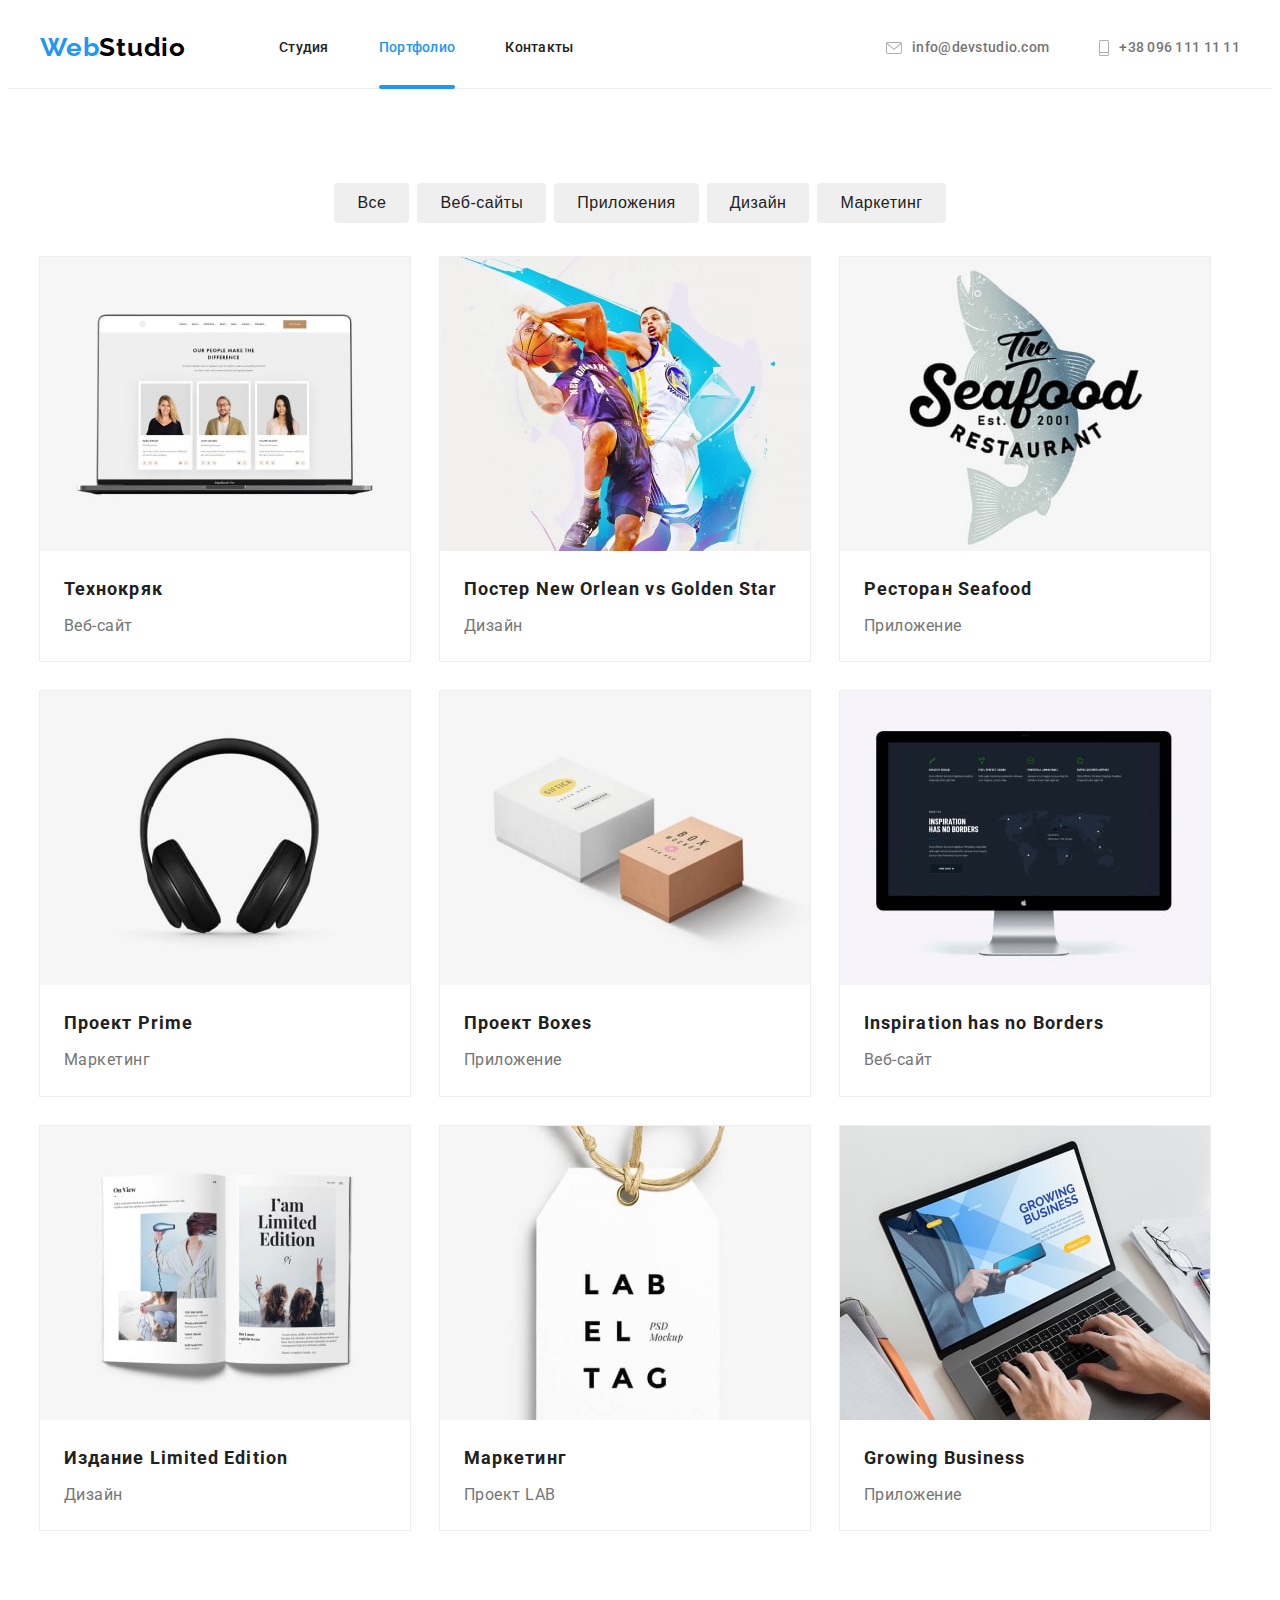
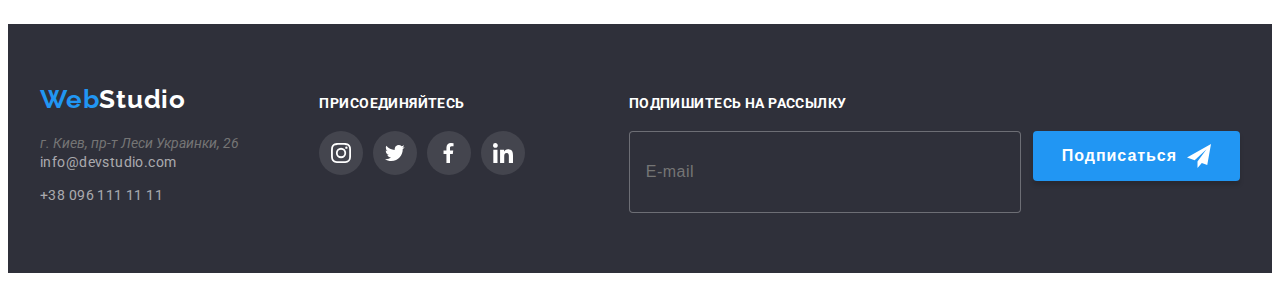
==== commit 23f45970: "Update portfolio.html" ====
--- a/portfolio.html
+++ b/portfolio.html
@@ -51,11 +51,11 @@
         <section class="portfolio-section">
             <div class="container">
                 <ul class="horizontal-buttons list">
-                    <li><button type="button">Все</button></li>
-                    <li><button type="button">Веб-сайты</button></li>
-                    <li><button type="button">Приложения</button></li>
-                    <li><button type="button">Дизайн</button></li>
-                    <li><button type="button">Маркетинг</button></li>
+                    <li><button type="button" class="filter-button">Все</button></li>
+                    <li><button type="button" class="filter-button">Веб-сайты</button></li>
+                    <li><button type="button" class="filter-button">Приложения</button></li>
+                    <li><button type="button" class="filter-button">Дизайн</button></li>
+                    <li><button type="button" class="filter-button">Маркетинг</button></li>
                 </ul>
                 
                 <!-- Портфолио-->
--- a/css/main.min.css
+++ b/css/main.min.css
@@ -1,2 +1,2 @@
-body{background-color:#fff;color:#757575;font-size:14px;font-family:Roboto, sans-serif;font-weight:400;font-style:normal}.list{margin-top:0px;margin-bottom:0px;padding-left:0;list-style:none}a{text-decoration:none;display:block}img{display:block;max-width:100%;height:auto}.container{width:1200px;margin-right:auto;margin-left:auto;padding-right:15px;padding-left:15px}.section-title{margin-top:0px;margin-bottom:50px;font-weight:700;font-size:36px;line-height:1.2;letter-spacing:.03em;text-align:center;color:#212121}.subtitle{margin-top:0px;margin-bottom:20px;font-size:14px;font-weight:700;line-height:1.1;letter-spacing:.03em;text-transform:uppercase;color:#fff}.agreement .checkbox{position:absolute;width:1px;height:1px;margin:-1px;border:0;padding:0;clip:rect(0 0 0 0);overflow:hidden}.header{border-bottom:1px solid #ececec}.header .container{display:flex;align-items:center}.header .container nav{display:flex}.site-nav{display:flex}.site-nav li+li{margin-left:50px}.site-nav a{display:flex;flex-direction:column;transition-property:color;transition-duration:250ms;transition-timing-function:cubic-bezier(0.4, 0, 0.2, 1);padding-bottom:32px;padding-top:32px;font-weight:500;line-height:1.1;letter-spacing:0.02em;color:#212121}.site-nav a:hover,.site-nav a:focus{color:#2196f3}.header .contacts{display:flex;margin-left:auto}.header .contacts li+li{margin-left:50px}.header .contacts a{display:flex;flex-direction:row-reverse;align-items:center;transition-property:color, fill;transition-duration:250ms;transition-timing-function:cubic-bezier(0.4, 0, 0.2, 1);padding-top:32px;padding-bottom:32px;font-weight:500;line-height:1.1;letter-spacing:0.02em;fill:#afb1b8;color:#757575}.header .contacts a:hover,.header .contacts a:focus{color:#2196f3;fill:#2196f3}.header .contacts .icon{margin-right:10px}.header .current{position:relative;color:#2196f3}.header .current::after{content:'';position:absolute;left:0;bottom:0;border-radius:2px;width:100%;height:4px;margin-bottom:-2px;transition-property:scaleY;transition-duration:250ms;transition-timing-function:cubic-bezier(0.4, 0, 0.2, 1);transform-origin:bottom;background-color:#2196f3}.header .current:hover::after{transform:scaleY(2)}.button{padding-top:10px;padding-bottom:10px;min-width:200px;height:50px;font-weight:700;font-size:16px;box-shadow:0px 4px 4px rgba(0,0,0,0.15);border:1px solid transparent;border-radius:4px;letter-spacing:0.06em;background:#2196f3;color:#fff;cursor:pointer}.hero .button{display:inline-block;padding-right:32px;padding-left:32px;line-height:1.8}.modal .button{padding-right:55px;padding-left:55px;line-height:1.9;align-self:center}.subscribe-form .button{display:flex;align-items:center;justify-content:center;padding-right:28px;padding-left:28px;line-height:2;text-align:center}.subscribe-form .button svg{margin-left:10px;align-items:center}.logo{font-family:'Raleway', sans-serif;font-style:normal;font-weight:700;font-size:26px;line-height:1.2;letter-spacing:.03em;color:#000}.logo .logo-web{color:#2196f3}.header-logo{padding-top:24px;padding-bottom:25px;margin-right:93px}.footer-logo{display:block;margin-bottom:20px}.footer-logo .logo-studio{color:#fff}.hero{max-width:1600px;min-height:600px;margin-left:auto;margin-right:auto;padding-top:200px;padding-bottom:200px;background-color:#2f303a;background-image:linear-gradient(to right, rgba(47,48,58,0.4), rgba(47,48,58,0.4)),url(../images/команда.jpg);background-repeat:no-repeat;background-position:center}.hero .container{width:696px;text-align:center}.hero-title{margin-top:0px;margin-bottom:30px;font-weight:900;font-size:44px;line-height:1.4;letter-spacing:0.06em;text-transform:uppercase;color:#fff}.features{padding-top:94px;padding-bottom:94px}.features-list{display:flex}.features-list .icon{display:flex;margin-bottom:30px;width:270px;height:120px;justify-content:center;align-items:center;background-color:#f5f4fa}.features-list p{margin-top:0px;margin-bottom:0px;line-height:1.7;letter-spacing:.03em}.features-list li{width:270px}.features-list li+li{margin-left:30px}.features-list .features-list-title{margin-bottom:10px;color:#212121;font-family:'Roboto'}.our-work{padding-bottom:94px}.our-work .list{display:flex}.our-work .list li+li{margin-left:30px}.our-work-card{position:relative}.our-work-card::before{content:'';position:absolute;left:0;bottom:0;width:100%;height:70px;background-color:rgba(47,48,58,0.8)}.our-work-card p{position:absolute;left:0;bottom:25px;width:100%;margin-top:0px;margin-bottom:0px;font-weight:500;line-height:1.2;letter-spacing:.03em;text-align:center;text-transform:uppercase;color:#fff}.our-team{padding-top:94px;padding-bottom:94px;background-color:#f5f4fa}.our-team .list{display:flex;text-align:center}.our-team .cards+.cards{margin-left:30px}.our-team .cards-title{padding-top:30px;padding-bottom:30px;padding-left:31px;padding-right:31px;background-color:#fff}.names{margin-top:0px;margin-bottom:10px;font-weight:500;font-size:16px;line-height:1.2;letter-spacing:.03em;color:#212121}.professions{margin-top:0px;margin-bottom:16px;font-size:16px;line-height:1.2;letter-spacing:.03em}.icons-networks{display:flex;justify-content:space-between;width:206px;margin-top:0px}.networks-list{width:44px;height:44px}.networks-link{display:flex;transition-property:fill, background-color;transition-duration:250ms;transition-timing-function:cubic-bezier(0.4, 0, 0.2, 1);width:100%;height:100%;border-radius:50%;align-items:center;justify-content:center}.networks-link:hover,.networks-link:focus{background-color:#2196f3;fill:#fff}.networks-link{fill:#afb1b8}.our-team .cards{box-shadow:0px 1px 3px rgba(0,0,0,0.12),0px 1px 1px rgba(0,0,0,0.14),0px 2px 1px rgba(0,0,0,0.2);border:1px solid #fff;border-radius:0px 0px 4px 4px}.our-clients{padding-top:94px;padding-bottom:94px}.clients{display:flex;justify-content:space-between;width:1170px}.clients-list{width:170px;height:90px}.clients-link{display:flex;transition-property:fill, border;transition-duration:250ms;transition-timing-function:cubic-bezier(0.4, 0, 0.2, 1);align-items:center;justify-content:center;width:100%;height:100%;border:1px solid #afb1b8;border-radius:4px;fill:#afb1b8}.clients-link:hover,.clients-link:focus{fill:#2196f3;border-color:#2196f3}.portfolio-section{margin-top:0px;margin-bottom:0px;padding-top:94px;padding-bottom:94px}.horizontal-buttons{display:flex;justify-content:center;margin-bottom:34px}.horizontal-buttons li+li{margin-left:8px}.horizontal-buttons li button{transition-property:color, background-color;transition-duration:250ms;transition-timing-function:cubic-bezier(0.4, 0, 0.2, 1);padding-top:6px;padding-bottom:6px;padding-left:22px;padding-right:22px;border:1px solid transparent;border-radius:4px;cursor:pointer;font-weight:500;font-size:16px;line-height:1.6;letter-spacing:.03em;color:#212121}.horizontal-buttons li button:hover,.horizontal-buttons li button:focus{color:#fff;background-color:#2196f3;box-shadow:0px 3px 1px rgba(0,0,0,0.1),0px 1px 2px rgba(0,0,0,0.08),0px 2px 2px rgba(0,0,0,0.12);border-radius:4px}.portfolio-section .cards{display:flex;flex-wrap:wrap}.portfolio-section .cards li{width:370px;margin-right:30px;margin-bottom:30px;outline:1px solid #eeeeee}.portfolio-section .cards li:nth-child(3n+3){margin-right:0px}.portfolio-section .cards li:nth-last-child(-n+3){margin-bottom:0px}.portfolio-section .cards .text{position:absolute;top:100%;left:0;transform:translateY(0);transition-property:transform;transition-duration:250ms;transition-timing-function:cubic-bezier(0.4, 0, 0.2, 1);width:100%;height:100%;padding-left:24px;padding-right:24px;padding-top:63px;padding-bottom:63px;font-weight:400;font-size:18px;line-height:1.5;letter-spacing:.03em;color:#fff;background-color:#2196f3}.portfolio-section .cards h2{margin-top:0px;margin-bottom:4px;font-weight:700;font-size:18px;line-height:2;letter-spacing:0.06em;color:#212121}.portfolio-section .cards p{margin-top:0px;margin-bottom:0px;font-size:16px;line-height:1.9;letter-spacing:.03em;color:#757575}.portfolio-section .gallery{padding-top:20px;padding-bottom:20px;padding-left:24px;padding-right:24px}.portfolio-overlay{position:relative;overflow:hidden}.portfolio-cards-link{transition-property:shadow-box;transition-duration:250ms;transition-timing-function:cubic-bezier(0.4, 0, 0.2, 1)}.portfolio-cards-link:hover,.portfolio-cards-link:focus{box-shadow:0px 1px 1px rgba(0,0,0,0.12),0px 4px 4px rgba(0,0,0,0.06),1px 4px 6px rgba(0,0,0,0.16)}.portfolio-cards-link:hover .text,.portfolio-cards-link:focus .text{transform:translateY(-100%)}.footer{padding-top:60px;padding-bottom:60px;margin-right:auto;margin-left:auto;background-color:#2f303a}.footer .container{display:flex;align-items:baseline;justify-content:space-between}.footer-left{display:flex;flex-direction:column;margin-right:70px}.footer-left address{margin-bottom:9px;font-style:normal;line-height:0.7;letter-spacing:.03em;color:#fff}.footer-left .contacts a{transition-property:color;transition-duration:250ms;transition-timing-function:cubic-bezier(0.4, 0, 0.2, 1);line-height:1.7;letter-spacing:.03em;color:rgba(255,255,255,0.6)}.footer-left .contacts a:hover,.footer-left .contacts a:focus{color:#2196f3}.footer-left .contacts li+li{margin-top:9px}.footer-right{display:flex;width:206px;flex-direction:column}.footer-right .networks-link.footer-link-bgc{transition-property:background-color;transition-duration:250ms;transition-timing-function:cubic-bezier(0.4, 0, 0.2, 1);fill:#fff;background-color:rgba(255,255,255,0.1)}.footer-right .networks-link.footer-link-bgc:hover,.footer-right .networks-link.footer-link-bgc:focus{background-color:#2196f3}.subscribe{margin-left:93px}.subscribe .subscribe-form{display:flex}.subscribe .subscribe-form input[type='email']{width:358px;height:50px;padding-top:15px;padding-bottom:15px;padding-right:16px;padding-left:16px;margin-right:12px;border:1px solid rgba(255,255,255,0.3);border-radius:4px;font-weight:400;font-size:16px;line-height:1.2;letter-spacing:.03em;color:#fff;background-color:#2f303a}.backdrop{position:fixed;left:0;top:0;width:100%;height:100%;transition-property:opacity;transition-duration:250ms;transition-timing-function:cubic-bezier(0.4, 0, 0.2, 1);background-color:rgba(0,0,0,0.2);opacity:1}.backdrop.is-hidden{visibility:hidden;opacity:0;pointer-events:none}.backdrop.is-hidden.modal{transform:opacity 0}.modal .icon-close{position:absolute;top:8px;right:8px;width:30px;height:30px;border:1px solid rgba(0,0,0,0.1);border-radius:50%}.modal .icon-close:hover svg{fill:#2196f3}.modal .icon-close svg{position:absolute;top:5px;right:5px;transition-property:fill;transition-duration:250ms;transition-timing-function:cubic-bezier(0.4, 0, 0.2, 1);fill:#000;cursor:pointer}.modal{position:absolute;left:50%;top:50%;transform:translate(-50%, -50%);min-width:528px;min-height:581px;padding-left:41px;padding-right:39px;padding-top:40px;padding-bottom:40px;transition-property:opacity;transition-duration:250ms;transition-timing-function:cubic-bezier(0.4, 0, 0.2, 1);opacity:1;background-color:#fff}.modal p{margin-top:0px;margin-bottom:12px;font-weight:700;font-size:20px;line-height:1.2;text-align:center;letter-spacing:.03em;color:#212121}.form-field{position:relative;display:flex;flex-direction:column}.form-field svg{position:absolute;top:50%;left:18px;transform:translateY(-50%);fill:#000}.form{display:flex;flex-direction:column}.form .form-label{margin-bottom:4px;margin-top:10px;font-size:12px;line-height:1.2;letter-spacing:0.01em;color:#757575;cursor:pointer}.form .form-label:first-child{margin-top:0px}.form .textarea{padding-left:16px;margin-bottom:20px;resize:none;height:120px}.form .textarea::placeholder{line-height:1.1;letter-spacing:0.01em;color:rgba(117,117,117,0.5)}.form .form-input:focus+svg{fill:#2196f3}.input-textarea{transition-property:fill, border;transition-duration:250ms;transition-timing-function:cubic-bezier(0.4, 0, 0.2, 1);padding-top:12px;padding-bottom:12px;padding-right:16px;padding-left:42px;border:1px solid rgba(33,33,33,0.2);border-radius:4px;cursor:pointer}.input-textarea:focus{border:1px solid #2196f3;outline:none}.modal .agreement{margin-bottom:30px;align-self:center;line-height:0.6;color:#757575}.modal .agreement a{display:inline;text-decoration:underline;line-height:1.7;letter-spacing:.03em;color:#2196f3}.label-checkbox{display:flex;align-items:center;cursor:pointer}.label-checkbox::before{content:'';display:inline-block;width:16px;height:15px;margin-right:8px;border:1px solid #212121;border-radius:2px;cursor:pointer}.checkbox:focus+.label-checkbox::before{border:1px solid #2196f3}.checkbox:checked+.label-checkbox::before{background:url(../images/icon-check.svg);background-color:#2196f3;border-color:#2196f3;background-size:contain;background-origin:border-box}
+body{background-color:#fff;color:#757575;font-size:14px;font-family:Roboto, sans-serif;font-weight:400;font-style:normal}.list{margin-top:0px;margin-bottom:0px;padding-left:0;list-style:none}a{text-decoration:none;display:block}img{display:block;max-width:100%;height:auto}.container{width:1200px;margin-right:auto;margin-left:auto;padding-right:15px;padding-left:15px}.section-title{margin-top:0px;margin-bottom:50px;font-weight:700;font-size:36px;line-height:1.2;letter-spacing:.03em;text-align:center;color:#212121}.subtitle{margin-top:0px;margin-bottom:20px;font-size:14px;font-weight:700;line-height:1.1;letter-spacing:.03em;text-transform:uppercase;color:#fff}.agreement .checkbox{position:absolute;width:1px;height:1px;margin:-1px;border:0;padding:0;clip:rect(0 0 0 0);overflow:hidden}.header{border-bottom:1px solid #ececec}.header .container{display:flex;align-items:center}.header .container nav{display:flex}.site-nav{display:flex}.site-nav li+li{margin-left:50px}.site-nav a{display:flex;flex-direction:column;transition-property:color;transition-duration:250ms;transition-timing-function:cubic-bezier(0.4, 0, 0.2, 1);padding-bottom:32px;padding-top:32px;font-weight:500;line-height:1.1;letter-spacing:0.02em;color:#212121}.site-nav a:hover,.site-nav a:focus{color:#2196f3}.header .contacts{display:flex;margin-left:auto}.header .contacts li+li{margin-left:50px}.header .contacts a{display:flex;flex-direction:row-reverse;align-items:center;transition-property:color, fill;transition-duration:250ms;transition-timing-function:cubic-bezier(0.4, 0, 0.2, 1);padding-top:32px;padding-bottom:32px;font-weight:500;line-height:1.1;letter-spacing:0.02em;fill:#afb1b8;color:#757575}.header .contacts a:hover,.header .contacts a:focus{color:#2196f3;fill:#2196f3}.header .contacts .icon{margin-right:10px}.header .current{position:relative;color:#2196f3}.header .current::after{content:'';position:absolute;left:0;bottom:0;border-radius:2px;width:100%;height:4px;margin-bottom:-2px;transition-property:scaleY;transition-duration:250ms;transition-timing-function:cubic-bezier(0.4, 0, 0.2, 1);transform-origin:bottom;background-color:#2196f3}.header .current:hover::after{transform:scaleY(2)}.button{padding-top:10px;padding-bottom:10px;min-width:200px;height:50px;font-weight:700;font-size:16px;box-shadow:0px 4px 4px rgba(0,0,0,0.15);border:1px solid transparent;border-radius:4px;letter-spacing:0.06em;background:#2196f3;color:#fff;cursor:pointer}.hero .button{display:inline-block;padding-right:32px;padding-left:32px;line-height:1.8}.modal .button{padding-right:55px;padding-left:55px;line-height:1.9;align-self:center}.subscribe-form .button{display:flex;align-items:center;justify-content:center;padding-right:28px;padding-left:28px;line-height:2;text-align:center}.subscribe-form .button svg{margin-left:10px;align-items:center}.horizontal-buttons{display:flex;justify-content:center;margin-bottom:34px}.horizontal-buttons li+li{margin-left:8px}.filter-button{transition-property:color, background-color;transition-duration:250ms;transition-timing-function:cubic-bezier(0.4, 0, 0.2, 1);padding-top:6px;padding-bottom:6px;padding-left:22px;padding-right:22px;border:1px solid transparent;border-radius:4px;cursor:pointer;font-weight:500;font-size:16px;line-height:1.6;letter-spacing:.03em;color:#212121}.filter-button:hover,.filter-button:focus{color:#fff;background-color:#2196f3;box-shadow:0px 3px 1px rgba(0,0,0,0.1),0px 1px 2px rgba(0,0,0,0.08),0px 2px 2px rgba(0,0,0,0.12);border-radius:4px}.logo{font-family:'Raleway', sans-serif;font-style:normal;font-weight:700;font-size:26px;line-height:1.2;letter-spacing:.03em;color:#000}.logo .logo-web{color:#2196f3}.header-logo{padding-top:24px;padding-bottom:25px;margin-right:93px}.footer-logo{display:block;margin-bottom:20px}.footer-logo .logo-studio{color:#fff}.hero{max-width:1600px;min-height:600px;margin-left:auto;margin-right:auto;padding-top:200px;padding-bottom:200px;background-color:#2f303a;background-image:linear-gradient(to right, rgba(47,48,58,0.4), rgba(47,48,58,0.4)),url(../images/команда.jpg);background-repeat:no-repeat;background-position:center}.hero .container{width:696px;text-align:center}.hero-title{margin-top:0px;margin-bottom:30px;font-weight:900;font-size:44px;line-height:1.4;letter-spacing:0.06em;text-transform:uppercase;color:#fff}.features{padding-top:94px;padding-bottom:94px}.features-list{display:flex}.features-list .icon{display:flex;margin-bottom:30px;width:270px;height:120px;justify-content:center;align-items:center;background-color:#f5f4fa}.features-list p{margin-top:0px;margin-bottom:0px;line-height:1.7;letter-spacing:.03em}.features-list li{width:270px}.features-list li+li{margin-left:30px}.features-list .features-list-title{margin-bottom:10px;color:#212121;font-family:'Roboto'}.our-work{padding-bottom:94px}.our-work .list{display:flex}.our-work .list li+li{margin-left:30px}.our-work-card{position:relative}.our-work-card::before{content:'';position:absolute;left:0;bottom:0;width:100%;height:70px;background-color:rgba(47,48,58,0.8)}.our-work-card p{position:absolute;left:0;bottom:25px;width:100%;margin-top:0px;margin-bottom:0px;font-weight:500;line-height:1.2;letter-spacing:.03em;text-align:center;text-transform:uppercase;color:#fff}.our-team{padding-top:94px;padding-bottom:94px;background-color:#f5f4fa}.our-team .cards{box-shadow:0px 1px 3px rgba(0,0,0,0.12),0px 1px 1px rgba(0,0,0,0.14),0px 2px 1px rgba(0,0,0,0.2);border:1px solid #fff;border-radius:0px 0px 4px 4px}.our-team .cards+.cards{margin-left:30px}.our-team .list{display:flex;text-align:center}.cards-title{padding-top:30px;padding-bottom:30px;padding-left:31px;padding-right:31px;background-color:#fff}.cards-title .names{margin-top:0px;margin-bottom:10px;font-weight:500;font-size:16px;line-height:1.2;letter-spacing:.03em;color:#212121}.cards-title .professions{margin-top:0px;margin-bottom:16px;font-size:16px;line-height:1.2;letter-spacing:.03em}.icons-networks{display:flex;justify-content:space-between;width:206px;margin-top:0px}.icons-networks .networks-list{width:44px;height:44px}.networks-link{display:flex;transition-property:fill, background-color;transition-duration:250ms;transition-timing-function:cubic-bezier(0.4, 0, 0.2, 1);width:100%;height:100%;border-radius:50%;align-items:center;justify-content:center;fill:#afb1b8}.networks-link:focus,.networks-link:hover{background-color:#2196f3;fill:#fff}.our-clients{padding-top:94px;padding-bottom:94px}.clients{display:flex;justify-content:space-between;width:1170px}.clients-list{width:170px;height:90px}.clients-link{display:flex;transition-property:fill, border;transition-duration:250ms;transition-timing-function:cubic-bezier(0.4, 0, 0.2, 1);align-items:center;justify-content:center;width:100%;height:100%;border:1px solid #afb1b8;border-radius:4px;fill:#afb1b8}.clients-link:hover,.clients-link:focus{fill:#2196f3;border-color:#2196f3}.portfolio-section{margin-top:0px;margin-bottom:0px;padding-top:94px;padding-bottom:94px}.portfolio-section .cards{display:flex;flex-wrap:wrap}.portfolio-section .cards li{width:370px;margin-right:30px;margin-bottom:30px;outline:1px solid #eeeeee}.portfolio-section .cards li:nth-child(3n+3){margin-right:0px}.portfolio-section .cards li:nth-last-child(-n+3){margin-bottom:0px}.portfolio-section .cards .text{position:absolute;top:100%;left:0;transform:translateY(0);transition-property:transform;transition-duration:250ms;transition-timing-function:cubic-bezier(0.4, 0, 0.2, 1);width:100%;height:100%;padding-left:24px;padding-right:24px;padding-top:63px;padding-bottom:63px;font-weight:400;font-size:18px;line-height:1.5;letter-spacing:.03em;color:#fff;background-color:#2196f3}.portfolio-section .cards h2{margin-top:0px;margin-bottom:4px;font-weight:700;font-size:18px;line-height:2;letter-spacing:0.06em;color:#212121}.portfolio-section .cards p{margin-top:0px;margin-bottom:0px;font-size:16px;line-height:1.9;letter-spacing:.03em;color:#757575}.portfolio-section .gallery{padding-top:20px;padding-bottom:20px;padding-left:24px;padding-right:24px}.portfolio-overlay{position:relative;overflow:hidden}.portfolio-cards-link{transition-property:shadow-box;transition-duration:250ms;transition-timing-function:cubic-bezier(0.4, 0, 0.2, 1)}.portfolio-cards-link:hover,.portfolio-cards-link:focus{box-shadow:0px 1px 1px rgba(0,0,0,0.12),0px 4px 4px rgba(0,0,0,0.06),1px 4px 6px rgba(0,0,0,0.16)}.portfolio-cards-link:hover .text,.portfolio-cards-link:focus .text{transform:translateY(-100%)}.footer{padding-top:60px;padding-bottom:60px;margin-right:auto;margin-left:auto;background-color:#2f303a}.footer .container{display:flex;align-items:baseline;justify-content:space-between}.footer-left{display:flex;flex-direction:column;margin-right:70px}.address{margin-bottom:9px;font-style:normal;line-height:0.7;letter-spacing:.03em;color:#fff}footer .contacts li+li{margin-top:9px}footer .contacts a{transition-property:color;transition-duration:250ms;transition-timing-function:cubic-bezier(0.4, 0, 0.2, 1);line-height:1.7;letter-spacing:.03em;color:rgba(255,255,255,0.6)}footer .contacts a:hover,footer .contacts a:focus{color:#2196f3}.footer-right{display:flex;width:206px;flex-direction:column}.networks-link.footer-link-bgc{transition-property:background-color;transition-duration:250ms;transition-timing-function:cubic-bezier(0.4, 0, 0.2, 1);fill:#fff;background-color:rgba(255,255,255,0.1)}.networks-link.footer-link-bgc:hover,.networks-link.footer-link-bgc:focus{background-color:#2196f3}.subscribe{margin-left:93px}.subscribe-form{display:flex}.subscribe-form input[type='email']{width:358px;height:50px;padding-top:15px;padding-bottom:15px;padding-right:16px;padding-left:16px;margin-right:12px;border:1px solid rgba(255,255,255,0.3);border-radius:4px;font-weight:400;font-size:16px;line-height:1.2;letter-spacing:.03em;color:#fff;background-color:#2f303a}.backdrop{position:fixed;left:0;top:0;width:100%;height:100%;transition-property:opacity;transition-duration:250ms;transition-timing-function:cubic-bezier(0.4, 0, 0.2, 1);background-color:rgba(0,0,0,0.2);opacity:1}.backdrop.is-hidden{visibility:hidden;opacity:0;pointer-events:none}.backdrop.is-hidden.modal{transform:opacity 0}.modal .icon-close{position:absolute;top:8px;right:8px;width:30px;height:30px;border:1px solid rgba(0,0,0,0.1);border-radius:50%}.modal .icon-close:hover svg{fill:#2196f3}.modal .icon-close svg{position:absolute;top:5px;right:5px;transition-property:fill;transition-duration:250ms;transition-timing-function:cubic-bezier(0.4, 0, 0.2, 1);fill:#000;cursor:pointer}.modal{position:absolute;left:50%;top:50%;transform:translate(-50%, -50%);min-width:528px;min-height:581px;padding-left:41px;padding-right:39px;padding-top:40px;padding-bottom:40px;transition-property:opacity;transition-duration:250ms;transition-timing-function:cubic-bezier(0.4, 0, 0.2, 1);opacity:1;background-color:#fff}.modal p{margin-top:0px;margin-bottom:12px;font-weight:700;font-size:20px;line-height:1.2;text-align:center;letter-spacing:.03em;color:#212121}.form-field{position:relative;display:flex;flex-direction:column}.form-field svg{position:absolute;top:50%;left:18px;transform:translateY(-50%);fill:#000}.form{display:flex;flex-direction:column}.form .form-label{margin-bottom:4px;margin-top:10px;font-size:12px;line-height:1.2;letter-spacing:0.01em;color:#757575;cursor:pointer}.form .form-label:first-child{margin-top:0px}.form .textarea{padding-left:16px;margin-bottom:20px;resize:none;height:120px}.form .textarea::placeholder{line-height:1.1;letter-spacing:0.01em;color:rgba(117,117,117,0.5)}.form .form-input:focus+svg{fill:#2196f3}.input-textarea{transition-property:fill, border;transition-duration:250ms;transition-timing-function:cubic-bezier(0.4, 0, 0.2, 1);padding-top:12px;padding-bottom:12px;padding-right:16px;padding-left:42px;border:1px solid rgba(33,33,33,0.2);border-radius:4px;cursor:pointer}.input-textarea:focus{border:1px solid #2196f3;outline:none}.modal .agreement{margin-bottom:30px;align-self:center;line-height:0.6;color:#757575}.modal .agreement a{display:inline;text-decoration:underline;line-height:1.7;letter-spacing:.03em;color:#2196f3}.label-checkbox{display:flex;align-items:center;cursor:pointer}.label-checkbox::before{content:'';display:inline-block;width:16px;height:15px;margin-right:8px;border:1px solid #212121;border-radius:2px;cursor:pointer}.checkbox:focus+.label-checkbox::before{border:1px solid #2196f3}.checkbox:checked+.label-checkbox::before{background:url(../images/icon-check.svg);background-color:#2196f3;border-color:#2196f3;background-size:contain;background-origin:border-box}
 /*# sourceMappingURL=main.min.css.map */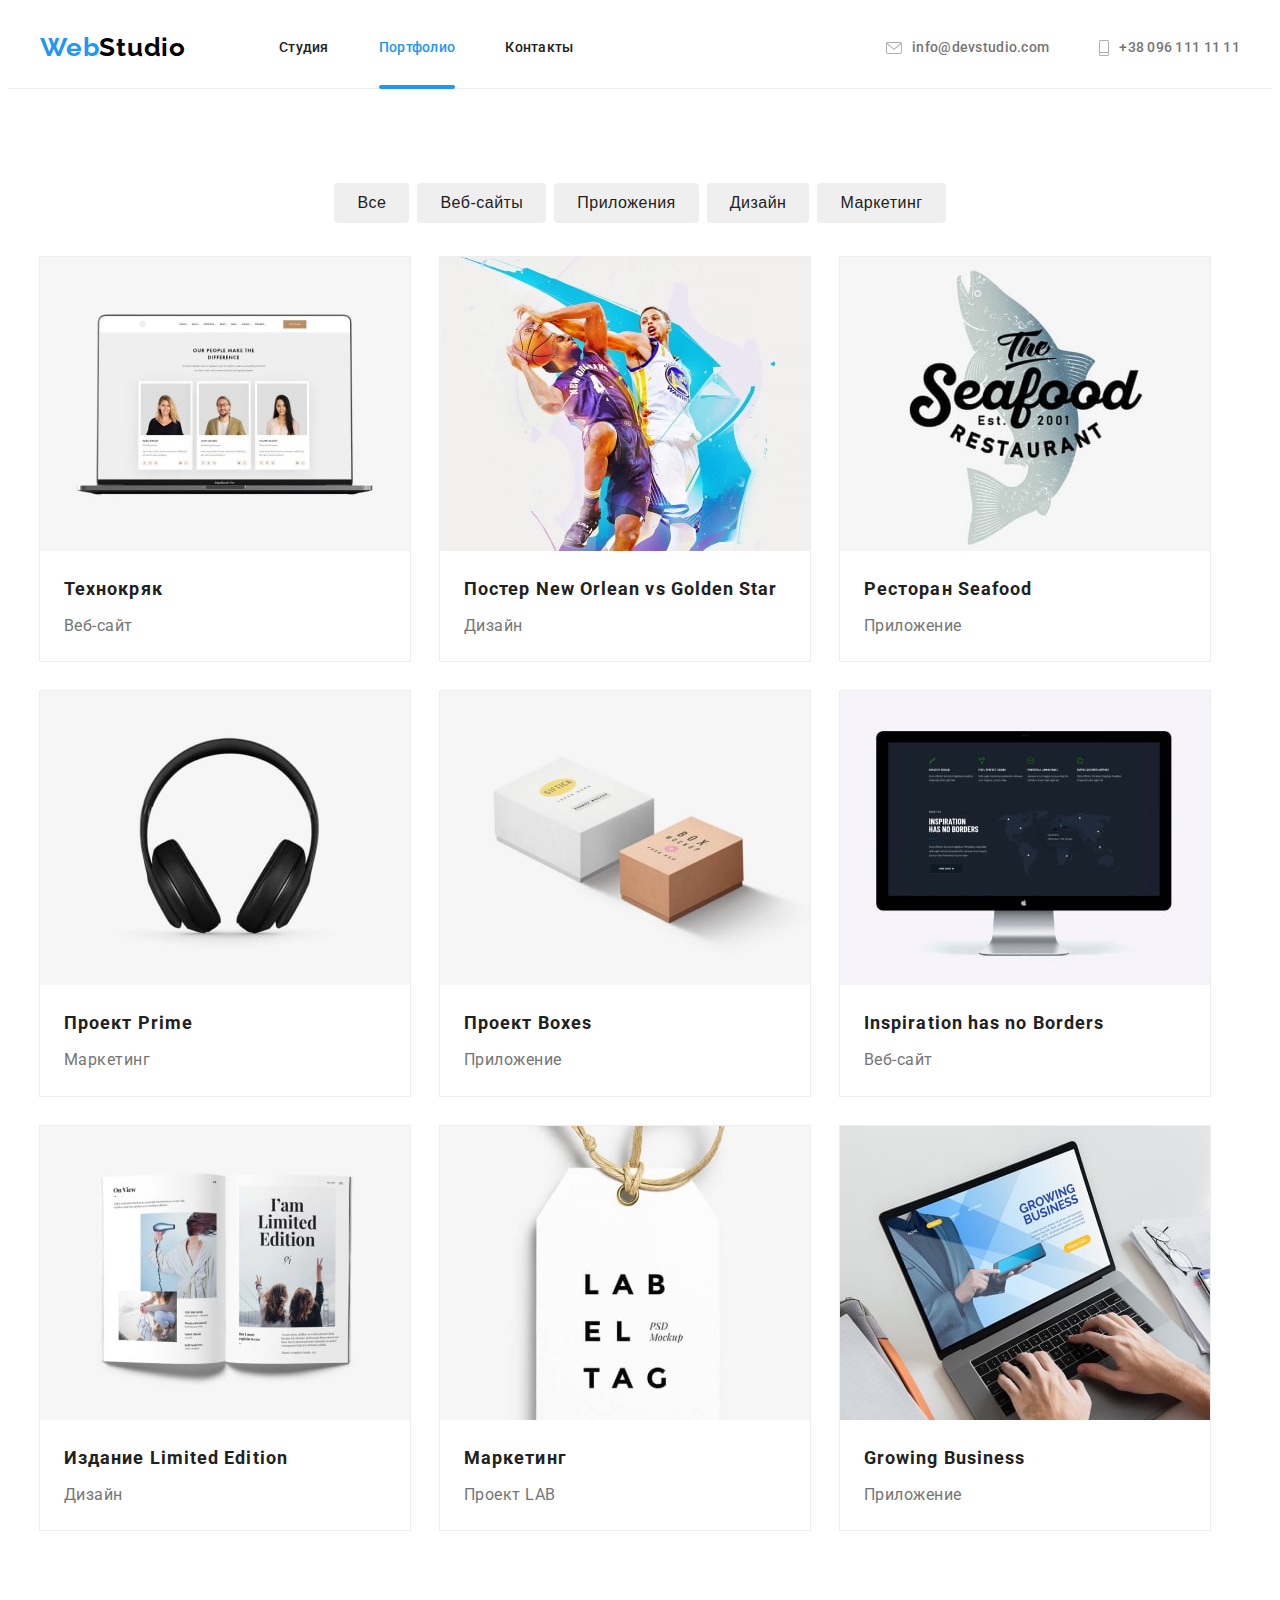
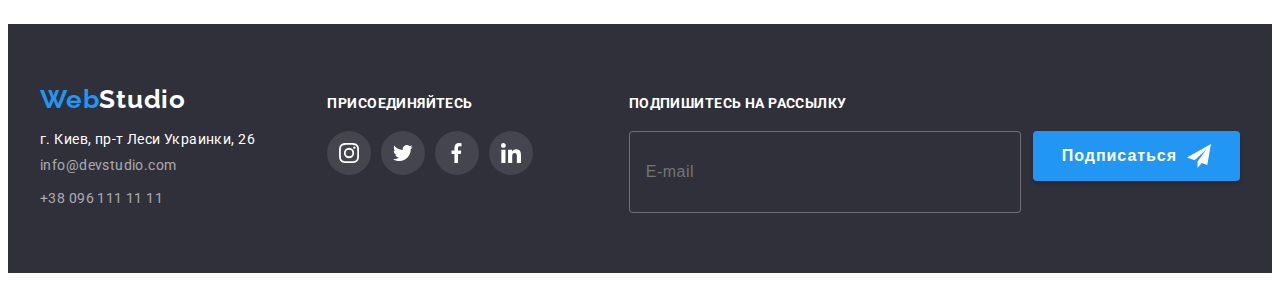
==== commit 95750e9f: "Update portfolio.html" ====
--- a/portfolio.html
+++ b/portfolio.html
@@ -210,7 +210,7 @@
             <a href="#" class="logo footer-logo"><span class="logo-web">Web</span><span
                     class="logo-studio">Studio</span></a>
 
-            <address>г. Киев, пр-т Леси Украинки, 26</address>
+            <address class="address">г. Киев, пр-т Леси Украинки, 26</address>
 
             <ul class="contacts list">
                 <li><a href="mailto:info@devstudio.com">info@devstudio.com</a></li>
--- a/css/main.min.css
+++ b/css/main.min.css
@@ -1,2 +1,2 @@
-body{background-color:#fff;color:#757575;font-size:14px;font-family:Roboto, sans-serif;font-weight:400;font-style:normal}.list{margin-top:0px;margin-bottom:0px;padding-left:0;list-style:none}a{text-decoration:none;display:block}img{display:block;max-width:100%;height:auto}.container{width:1200px;margin-right:auto;margin-left:auto;padding-right:15px;padding-left:15px}.section-title{margin-top:0px;margin-bottom:50px;font-weight:700;font-size:36px;line-height:1.2;letter-spacing:.03em;text-align:center;color:#212121}.subtitle{margin-top:0px;margin-bottom:20px;font-size:14px;font-weight:700;line-height:1.1;letter-spacing:.03em;text-transform:uppercase;color:#fff}.agreement .checkbox{position:absolute;width:1px;height:1px;margin:-1px;border:0;padding:0;clip:rect(0 0 0 0);overflow:hidden}.header{border-bottom:1px solid #ececec}.header .container{display:flex;align-items:center}.header .container nav{display:flex}.site-nav{display:flex}.site-nav li+li{margin-left:50px}.site-nav a{display:flex;flex-direction:column;transition-property:color;transition-duration:250ms;transition-timing-function:cubic-bezier(0.4, 0, 0.2, 1);padding-bottom:32px;padding-top:32px;font-weight:500;line-height:1.1;letter-spacing:0.02em;color:#212121}.site-nav a:hover,.site-nav a:focus{color:#2196f3}.header .contacts{display:flex;margin-left:auto}.header .contacts li+li{margin-left:50px}.header .contacts a{display:flex;flex-direction:row-reverse;align-items:center;transition-property:color, fill;transition-duration:250ms;transition-timing-function:cubic-bezier(0.4, 0, 0.2, 1);padding-top:32px;padding-bottom:32px;font-weight:500;line-height:1.1;letter-spacing:0.02em;fill:#afb1b8;color:#757575}.header .contacts a:hover,.header .contacts a:focus{color:#2196f3;fill:#2196f3}.header .contacts .icon{margin-right:10px}.header .current{position:relative;color:#2196f3}.header .current::after{content:'';position:absolute;left:0;bottom:0;border-radius:2px;width:100%;height:4px;margin-bottom:-2px;transition-property:scaleY;transition-duration:250ms;transition-timing-function:cubic-bezier(0.4, 0, 0.2, 1);transform-origin:bottom;background-color:#2196f3}.header .current:hover::after{transform:scaleY(2)}.button{padding-top:10px;padding-bottom:10px;min-width:200px;height:50px;font-weight:700;font-size:16px;box-shadow:0px 4px 4px rgba(0,0,0,0.15);border:1px solid transparent;border-radius:4px;letter-spacing:0.06em;background:#2196f3;color:#fff;cursor:pointer}.hero .button{display:inline-block;padding-right:32px;padding-left:32px;line-height:1.8}.modal .button{padding-right:55px;padding-left:55px;line-height:1.9;align-self:center}.subscribe-form .button{display:flex;align-items:center;justify-content:center;padding-right:28px;padding-left:28px;line-height:2;text-align:center}.subscribe-form .button svg{margin-left:10px;align-items:center}.horizontal-buttons{display:flex;justify-content:center;margin-bottom:34px}.horizontal-buttons li+li{margin-left:8px}.filter-button{transition-property:color, background-color;transition-duration:250ms;transition-timing-function:cubic-bezier(0.4, 0, 0.2, 1);padding-top:6px;padding-bottom:6px;padding-left:22px;padding-right:22px;border:1px solid transparent;border-radius:4px;cursor:pointer;font-weight:500;font-size:16px;line-height:1.6;letter-spacing:.03em;color:#212121}.filter-button:hover,.filter-button:focus{color:#fff;background-color:#2196f3;box-shadow:0px 3px 1px rgba(0,0,0,0.1),0px 1px 2px rgba(0,0,0,0.08),0px 2px 2px rgba(0,0,0,0.12);border-radius:4px}.logo{font-family:'Raleway', sans-serif;font-style:normal;font-weight:700;font-size:26px;line-height:1.2;letter-spacing:.03em;color:#000}.logo .logo-web{color:#2196f3}.header-logo{padding-top:24px;padding-bottom:25px;margin-right:93px}.footer-logo{display:block;margin-bottom:20px}.footer-logo .logo-studio{color:#fff}.hero{max-width:1600px;min-height:600px;margin-left:auto;margin-right:auto;padding-top:200px;padding-bottom:200px;background-color:#2f303a;background-image:linear-gradient(to right, rgba(47,48,58,0.4), rgba(47,48,58,0.4)),url(../images/команда.jpg);background-repeat:no-repeat;background-position:center}.hero .container{width:696px;text-align:center}.hero-title{margin-top:0px;margin-bottom:30px;font-weight:900;font-size:44px;line-height:1.4;letter-spacing:0.06em;text-transform:uppercase;color:#fff}.features{padding-top:94px;padding-bottom:94px}.features-list{display:flex}.features-list .icon{display:flex;margin-bottom:30px;width:270px;height:120px;justify-content:center;align-items:center;background-color:#f5f4fa}.features-list p{margin-top:0px;margin-bottom:0px;line-height:1.7;letter-spacing:.03em}.features-list li{width:270px}.features-list li+li{margin-left:30px}.features-list .features-list-title{margin-bottom:10px;color:#212121;font-family:'Roboto'}.our-work{padding-bottom:94px}.our-work .list{display:flex}.our-work .list li+li{margin-left:30px}.our-work-card{position:relative}.our-work-card::before{content:'';position:absolute;left:0;bottom:0;width:100%;height:70px;background-color:rgba(47,48,58,0.8)}.our-work-card p{position:absolute;left:0;bottom:25px;width:100%;margin-top:0px;margin-bottom:0px;font-weight:500;line-height:1.2;letter-spacing:.03em;text-align:center;text-transform:uppercase;color:#fff}.our-team{padding-top:94px;padding-bottom:94px;background-color:#f5f4fa}.our-team .cards{box-shadow:0px 1px 3px rgba(0,0,0,0.12),0px 1px 1px rgba(0,0,0,0.14),0px 2px 1px rgba(0,0,0,0.2);border:1px solid #fff;border-radius:0px 0px 4px 4px}.our-team .cards+.cards{margin-left:30px}.our-team .list{display:flex;text-align:center}.cards-title{padding-top:30px;padding-bottom:30px;padding-left:31px;padding-right:31px;background-color:#fff}.cards-title .names{margin-top:0px;margin-bottom:10px;font-weight:500;font-size:16px;line-height:1.2;letter-spacing:.03em;color:#212121}.cards-title .professions{margin-top:0px;margin-bottom:16px;font-size:16px;line-height:1.2;letter-spacing:.03em}.icons-networks{display:flex;justify-content:space-between;width:206px;margin-top:0px}.icons-networks .networks-list{width:44px;height:44px}.networks-link{display:flex;transition-property:fill, background-color;transition-duration:250ms;transition-timing-function:cubic-bezier(0.4, 0, 0.2, 1);width:100%;height:100%;border-radius:50%;align-items:center;justify-content:center;fill:#afb1b8}.networks-link:focus,.networks-link:hover{background-color:#2196f3;fill:#fff}.our-clients{padding-top:94px;padding-bottom:94px}.clients{display:flex;justify-content:space-between;width:1170px}.clients-list{width:170px;height:90px}.clients-link{display:flex;transition-property:fill, border;transition-duration:250ms;transition-timing-function:cubic-bezier(0.4, 0, 0.2, 1);align-items:center;justify-content:center;width:100%;height:100%;border:1px solid #afb1b8;border-radius:4px;fill:#afb1b8}.clients-link:hover,.clients-link:focus{fill:#2196f3;border-color:#2196f3}.portfolio-section{margin-top:0px;margin-bottom:0px;padding-top:94px;padding-bottom:94px}.portfolio-section .cards{display:flex;flex-wrap:wrap}.portfolio-section .cards li{width:370px;margin-right:30px;margin-bottom:30px;outline:1px solid #eeeeee}.portfolio-section .cards li:nth-child(3n+3){margin-right:0px}.portfolio-section .cards li:nth-last-child(-n+3){margin-bottom:0px}.portfolio-section .cards .text{position:absolute;top:100%;left:0;transform:translateY(0);transition-property:transform;transition-duration:250ms;transition-timing-function:cubic-bezier(0.4, 0, 0.2, 1);width:100%;height:100%;padding-left:24px;padding-right:24px;padding-top:63px;padding-bottom:63px;font-weight:400;font-size:18px;line-height:1.5;letter-spacing:.03em;color:#fff;background-color:#2196f3}.portfolio-section .cards h2{margin-top:0px;margin-bottom:4px;font-weight:700;font-size:18px;line-height:2;letter-spacing:0.06em;color:#212121}.portfolio-section .cards p{margin-top:0px;margin-bottom:0px;font-size:16px;line-height:1.9;letter-spacing:.03em;color:#757575}.portfolio-section .gallery{padding-top:20px;padding-bottom:20px;padding-left:24px;padding-right:24px}.portfolio-overlay{position:relative;overflow:hidden}.portfolio-cards-link{transition-property:shadow-box;transition-duration:250ms;transition-timing-function:cubic-bezier(0.4, 0, 0.2, 1)}.portfolio-cards-link:hover,.portfolio-cards-link:focus{box-shadow:0px 1px 1px rgba(0,0,0,0.12),0px 4px 4px rgba(0,0,0,0.06),1px 4px 6px rgba(0,0,0,0.16)}.portfolio-cards-link:hover .text,.portfolio-cards-link:focus .text{transform:translateY(-100%)}.footer{padding-top:60px;padding-bottom:60px;margin-right:auto;margin-left:auto;background-color:#2f303a}.footer .container{display:flex;align-items:baseline;justify-content:space-between}.footer-left{display:flex;flex-direction:column;margin-right:70px}.address{margin-bottom:9px;font-style:normal;line-height:0.7;letter-spacing:.03em;color:#fff}footer .contacts li+li{margin-top:9px}footer .contacts a{transition-property:color;transition-duration:250ms;transition-timing-function:cubic-bezier(0.4, 0, 0.2, 1);line-height:1.7;letter-spacing:.03em;color:rgba(255,255,255,0.6)}footer .contacts a:hover,footer .contacts a:focus{color:#2196f3}.footer-right{display:flex;width:206px;flex-direction:column}.networks-link.footer-link-bgc{transition-property:background-color;transition-duration:250ms;transition-timing-function:cubic-bezier(0.4, 0, 0.2, 1);fill:#fff;background-color:rgba(255,255,255,0.1)}.networks-link.footer-link-bgc:hover,.networks-link.footer-link-bgc:focus{background-color:#2196f3}.subscribe{margin-left:93px}.subscribe-form{display:flex}.subscribe-form input[type='email']{width:358px;height:50px;padding-top:15px;padding-bottom:15px;padding-right:16px;padding-left:16px;margin-right:12px;border:1px solid rgba(255,255,255,0.3);border-radius:4px;font-weight:400;font-size:16px;line-height:1.2;letter-spacing:.03em;color:#fff;background-color:#2f303a}.backdrop{position:fixed;left:0;top:0;width:100%;height:100%;transition-property:opacity;transition-duration:250ms;transition-timing-function:cubic-bezier(0.4, 0, 0.2, 1);background-color:rgba(0,0,0,0.2);opacity:1}.backdrop.is-hidden{visibility:hidden;opacity:0;pointer-events:none}.backdrop.is-hidden.modal{transform:opacity 0}.modal .icon-close{position:absolute;top:8px;right:8px;width:30px;height:30px;border:1px solid rgba(0,0,0,0.1);border-radius:50%}.modal .icon-close:hover svg{fill:#2196f3}.modal .icon-close svg{position:absolute;top:5px;right:5px;transition-property:fill;transition-duration:250ms;transition-timing-function:cubic-bezier(0.4, 0, 0.2, 1);fill:#000;cursor:pointer}.modal{position:absolute;left:50%;top:50%;transform:translate(-50%, -50%);min-width:528px;min-height:581px;padding-left:41px;padding-right:39px;padding-top:40px;padding-bottom:40px;transition-property:opacity;transition-duration:250ms;transition-timing-function:cubic-bezier(0.4, 0, 0.2, 1);opacity:1;background-color:#fff}.modal p{margin-top:0px;margin-bottom:12px;font-weight:700;font-size:20px;line-height:1.2;text-align:center;letter-spacing:.03em;color:#212121}.form-field{position:relative;display:flex;flex-direction:column}.form-field svg{position:absolute;top:50%;left:18px;transform:translateY(-50%);fill:#000}.form{display:flex;flex-direction:column}.form .form-label{margin-bottom:4px;margin-top:10px;font-size:12px;line-height:1.2;letter-spacing:0.01em;color:#757575;cursor:pointer}.form .form-label:first-child{margin-top:0px}.form .textarea{padding-left:16px;margin-bottom:20px;resize:none;height:120px}.form .textarea::placeholder{line-height:1.1;letter-spacing:0.01em;color:rgba(117,117,117,0.5)}.form .form-input:focus+svg{fill:#2196f3}.input-textarea{transition-property:fill, border;transition-duration:250ms;transition-timing-function:cubic-bezier(0.4, 0, 0.2, 1);padding-top:12px;padding-bottom:12px;padding-right:16px;padding-left:42px;border:1px solid rgba(33,33,33,0.2);border-radius:4px;cursor:pointer}.input-textarea:focus{border:1px solid #2196f3;outline:none}.modal .agreement{margin-bottom:30px;align-self:center;line-height:0.6;color:#757575}.modal .agreement a{display:inline;text-decoration:underline;line-height:1.7;letter-spacing:.03em;color:#2196f3}.label-checkbox{display:flex;align-items:center;cursor:pointer}.label-checkbox::before{content:'';display:inline-block;width:16px;height:15px;margin-right:8px;border:1px solid #212121;border-radius:2px;cursor:pointer}.checkbox:focus+.label-checkbox::before{border:1px solid #2196f3}.checkbox:checked+.label-checkbox::before{background:url(../images/icon-check.svg);background-color:#2196f3;border-color:#2196f3;background-size:contain;background-origin:border-box}
+body{background-color:#fff;color:#757575;font-size:14px;font-family:Roboto, sans-serif;font-weight:400;font-style:normal}.list{margin-top:0px;margin-bottom:0px;padding-left:0;list-style:none}a{text-decoration:none;display:block}img{display:block;max-width:100%;height:auto}.container{width:1200px;margin-right:auto;margin-left:auto;padding-right:15px;padding-left:15px}.section-title{margin-top:0px;margin-bottom:50px;font-weight:700;font-size:36px;line-height:1.2;letter-spacing:.03em;text-align:center;color:#212121}.subtitle{margin-top:0px;margin-bottom:20px;font-size:14px;font-weight:700;line-height:1.1;letter-spacing:.03em;text-transform:uppercase;color:#fff}.agreement .checkbox{position:absolute;width:1px;height:1px;margin:-1px;border:0;padding:0;clip:rect(0 0 0 0);overflow:hidden}.header{border-bottom:1px solid #ececec}.header .container{display:flex;align-items:center}.header .container nav{display:flex}.site-nav{display:flex}.site-nav li+li{margin-left:50px}.site-nav a{display:flex;flex-direction:column;transition-property:color;transition-duration:250ms;transition-timing-function:cubic-bezier(0.4, 0, 0.2, 1);padding-bottom:32px;padding-top:32px;font-weight:500;line-height:1.1;letter-spacing:0.02em;color:#212121}.site-nav a:hover,.site-nav a:focus{color:#2196f3}.header .contacts{display:flex;margin-left:auto}.header .contacts li+li{margin-left:50px}.header .contacts a{display:flex;flex-direction:row-reverse;align-items:center;transition-property:color, fill;transition-duration:250ms;transition-timing-function:cubic-bezier(0.4, 0, 0.2, 1);padding-top:32px;padding-bottom:32px;font-weight:500;line-height:1.1;letter-spacing:0.02em;fill:#afb1b8;color:#757575}.header .contacts a:hover,.header .contacts a:focus{color:#2196f3;fill:#2196f3}.header .contacts .icon{margin-right:10px}.header .current{position:relative;color:#2196f3}.header .current::after{content:'';position:absolute;left:0;bottom:0;border-radius:2px;width:100%;height:4px;margin-bottom:-2px;transition-property:scaleY;transition-duration:250ms;transition-timing-function:cubic-bezier(0.4, 0, 0.2, 1);transform-origin:bottom;background-color:#2196f3}.header .current:hover::after{transform:scaleY(2)}.button{padding-top:10px;padding-bottom:10px;min-width:200px;height:50px;font-weight:700;font-size:16px;box-shadow:0px 4px 4px rgba(0,0,0,0.15);border:1px solid transparent;border-radius:4px;letter-spacing:0.06em;background:#2196f3;color:#fff;cursor:pointer}.hero .button{display:inline-block;padding-right:32px;padding-left:32px;line-height:1.8}.modal .button{padding-right:55px;padding-left:55px;line-height:1.9;align-self:center}.subscribe-form .button{display:flex;align-items:center;justify-content:center;padding-right:28px;padding-left:28px;line-height:2;text-align:center}.subscribe-form .button svg{margin-left:10px;align-items:center}.horizontal-buttons{display:flex;justify-content:center;margin-bottom:34px}.horizontal-buttons li+li{margin-left:8px}.filter-button{transition-property:color, background-color;transition-duration:250ms;transition-timing-function:cubic-bezier(0.4, 0, 0.2, 1);padding-top:6px;padding-bottom:6px;padding-left:22px;padding-right:22px;border:1px solid transparent;border-radius:4px;cursor:pointer;font-weight:500;font-size:16px;line-height:1.6;letter-spacing:.03em;color:#212121}.filter-button:hover,.filter-button:focus{color:#fff;background-color:#2196f3;box-shadow:0px 3px 1px rgba(0,0,0,0.1),0px 1px 2px rgba(0,0,0,0.08),0px 2px 2px rgba(0,0,0,0.12);border-radius:4px}.logo{font-family:'Raleway', sans-serif;font-style:normal;font-weight:700;font-size:26px;line-height:1.2;letter-spacing:.03em;color:#000}.logo .logo-web{color:#2196f3}.header-logo{padding-top:24px;padding-bottom:25px;margin-right:93px}.footer-logo{display:block;margin-bottom:20px}.footer-logo .logo-studio{color:#fff}.hero{max-width:1600px;min-height:600px;margin-left:auto;margin-right:auto;padding-top:200px;padding-bottom:200px;background-color:#2f303a;background-image:linear-gradient(to right, rgba(47,48,58,0.4), rgba(47,48,58,0.4)),url(../images/команда.jpg);background-repeat:no-repeat;background-position:center}.hero .container{width:696px;text-align:center}.hero-title{margin-top:0px;margin-bottom:30px;font-weight:900;font-size:44px;line-height:1.4;letter-spacing:0.06em;text-transform:uppercase;color:#fff}.features{padding-top:94px;padding-bottom:94px}.features-list{display:flex}.features-list .icon{display:flex;margin-bottom:30px;width:270px;height:120px;justify-content:center;align-items:center;background-color:#f5f4fa}.features-list p{margin-top:0px;margin-bottom:0px;line-height:1.7;letter-spacing:.03em}.features-list li{width:270px}.features-list li+li{margin-left:30px}.features-list .features-list-title{margin-bottom:10px;color:#212121;font-family:'Roboto'}.our-work{padding-bottom:94px}.our-work .list{display:flex}.our-work .list li+li{margin-left:30px}.our-work-card{position:relative}.our-work-card::before{content:'';position:absolute;left:0;bottom:0;width:100%;height:70px;background-color:rgba(47,48,58,0.8)}.our-work-card p{position:absolute;left:0;bottom:25px;width:100%;margin-top:0px;margin-bottom:0px;font-weight:500;line-height:1.2;letter-spacing:.03em;text-align:center;text-transform:uppercase;color:#fff}.our-team{padding-top:94px;padding-bottom:94px;background-color:#f5f4fa}.our-team-list{display:flex;text-align:center}.our-team-list .cards{box-shadow:0px 1px 3px rgba(0,0,0,0.12),0px 1px 1px rgba(0,0,0,0.14),0px 2px 1px rgba(0,0,0,0.2);border:1px solid #fff;border-radius:0px 0px 4px 4px}.our-team-list .cards+.cards{margin-left:30px}.cards-title{padding-top:30px;padding-bottom:30px;padding-left:31px;padding-right:31px;background-color:#fff}.cards-title .names{margin-top:0px;margin-bottom:10px;font-weight:500;font-size:16px;line-height:1.2;letter-spacing:.03em;color:#212121}.cards-title .professions{margin-top:0px;margin-bottom:16px;font-size:16px;line-height:1.2;letter-spacing:.03em}.icons-networks{display:flex;justify-content:space-between;width:206px;margin-top:0px}.icons-networks .networks-list{width:44px;height:44px}.networks-link{display:flex;transition-property:fill, background-color;transition-duration:250ms;transition-timing-function:cubic-bezier(0.4, 0, 0.2, 1);width:100%;height:100%;border-radius:50%;align-items:center;justify-content:center;fill:#afb1b8}.networks-link:focus,.networks-link:hover{background-color:#2196f3;fill:#fff}.our-clients{padding-top:94px;padding-bottom:94px}.clients{display:flex;justify-content:space-between;width:1170px}.clients-list{width:170px;height:90px}.clients-link{display:flex;transition-property:fill, border;transition-duration:250ms;transition-timing-function:cubic-bezier(0.4, 0, 0.2, 1);align-items:center;justify-content:center;width:100%;height:100%;border:1px solid #afb1b8;border-radius:4px;fill:#afb1b8}.clients-link:hover,.clients-link:focus{fill:#2196f3;border-color:#2196f3}.portfolio-section{margin-top:0px;margin-bottom:0px;padding-top:94px;padding-bottom:94px}.portfolio-section .cards{display:flex;flex-wrap:wrap}.portfolio-section .cards li{width:370px;margin-right:30px;margin-bottom:30px;outline:1px solid #eeeeee}.portfolio-section .cards li:nth-child(3n+3){margin-right:0px}.portfolio-section .cards li:nth-last-child(-n+3){margin-bottom:0px}.portfolio-section .cards .text{position:absolute;top:100%;left:0;transform:translateY(0);transition-property:transform;transition-duration:250ms;transition-timing-function:cubic-bezier(0.4, 0, 0.2, 1);width:100%;height:100%;padding-left:24px;padding-right:24px;padding-top:63px;padding-bottom:63px;font-weight:400;font-size:18px;line-height:1.5;letter-spacing:.03em;color:#fff;background-color:#2196f3}.portfolio-section .cards h2{margin-top:0px;margin-bottom:4px;font-weight:700;font-size:18px;line-height:2;letter-spacing:0.06em;color:#212121}.portfolio-section .cards p{margin-top:0px;margin-bottom:0px;font-size:16px;line-height:1.9;letter-spacing:.03em;color:#757575}.portfolio-section .gallery{padding-top:20px;padding-bottom:20px;padding-left:24px;padding-right:24px}.portfolio-overlay{position:relative;overflow:hidden}.portfolio-cards-link{transition-property:shadow-box;transition-duration:250ms;transition-timing-function:cubic-bezier(0.4, 0, 0.2, 1)}.portfolio-cards-link:hover,.portfolio-cards-link:focus{box-shadow:0px 1px 1px rgba(0,0,0,0.12),0px 4px 4px rgba(0,0,0,0.06),1px 4px 6px rgba(0,0,0,0.16)}.portfolio-cards-link:hover .text,.portfolio-cards-link:focus .text{transform:translateY(-100%)}.footer{padding-top:60px;padding-bottom:60px;margin-right:auto;margin-left:auto;background-color:#2f303a}.footer .container{display:flex;align-items:baseline;justify-content:space-between}.footer-left{display:flex;flex-direction:column;margin-right:70px}.address{margin-bottom:9px;font-style:normal;line-height:0.7;letter-spacing:.03em;color:#fff}footer .contacts li+li{margin-top:9px}footer .contacts a{transition-property:color;transition-duration:250ms;transition-timing-function:cubic-bezier(0.4, 0, 0.2, 1);line-height:1.7;letter-spacing:.03em;color:rgba(255,255,255,0.6)}footer .contacts a:hover,footer .contacts a:focus{color:#2196f3}.footer-right{display:flex;width:206px;flex-direction:column}.networks-link.footer-link-bgc{transition-property:background-color;transition-duration:250ms;transition-timing-function:cubic-bezier(0.4, 0, 0.2, 1);fill:#fff;background-color:rgba(255,255,255,0.1)}.networks-link.footer-link-bgc:hover,.networks-link.footer-link-bgc:focus{background-color:#2196f3}.subscribe{margin-left:93px}.subscribe-form{display:flex}.subscribe-form input[type='email']{width:358px;height:50px;padding-top:15px;padding-bottom:15px;padding-right:16px;padding-left:16px;margin-right:12px;border:1px solid rgba(255,255,255,0.3);border-radius:4px;font-weight:400;font-size:16px;line-height:1.2;letter-spacing:.03em;color:#fff;background-color:#2f303a}.backdrop{position:fixed;left:0;top:0;width:100%;height:100%;transition-property:opacity;transition-duration:250ms;transition-timing-function:cubic-bezier(0.4, 0, 0.2, 1);background-color:rgba(0,0,0,0.2);opacity:1}.backdrop.is-hidden{visibility:hidden;opacity:0;pointer-events:none}.backdrop.is-hidden.modal{transform:opacity 0}.modal .icon-close{position:absolute;top:8px;right:8px;width:30px;height:30px;border:1px solid rgba(0,0,0,0.1);border-radius:50%}.modal .icon-close:hover svg{fill:#2196f3}.modal .icon-close svg{position:absolute;top:5px;right:5px;transition-property:fill;transition-duration:250ms;transition-timing-function:cubic-bezier(0.4, 0, 0.2, 1);fill:#000;cursor:pointer}.modal{position:absolute;left:50%;top:50%;transform:translate(-50%, -50%);min-width:528px;min-height:581px;padding-left:41px;padding-right:39px;padding-top:40px;padding-bottom:40px;transition-property:opacity;transition-duration:250ms;transition-timing-function:cubic-bezier(0.4, 0, 0.2, 1);opacity:1;background-color:#fff}.modal p{margin-top:0px;margin-bottom:12px;font-weight:700;font-size:20px;line-height:1.2;text-align:center;letter-spacing:.03em;color:#212121}.form-field{position:relative;display:flex;flex-direction:column}.form-field svg{position:absolute;top:50%;left:18px;transform:translateY(-50%);fill:#000}.form{display:flex;flex-direction:column}.form .form-label{margin-bottom:4px;margin-top:10px;font-size:12px;line-height:1.2;letter-spacing:0.01em;color:#757575;cursor:pointer}.form .form-label:first-child{margin-top:0px}.form .textarea{padding-left:16px;margin-bottom:20px;resize:none;height:120px}.form .textarea::placeholder{line-height:1.1;letter-spacing:0.01em;color:rgba(117,117,117,0.5)}.form .form-input:focus+svg{fill:#2196f3}.input-textarea{transition-property:fill, border;transition-duration:250ms;transition-timing-function:cubic-bezier(0.4, 0, 0.2, 1);padding-top:12px;padding-bottom:12px;padding-right:16px;padding-left:42px;border:1px solid rgba(33,33,33,0.2);border-radius:4px;cursor:pointer}.input-textarea:focus{border:1px solid #2196f3;outline:none}.modal .agreement{margin-bottom:30px;align-self:center;line-height:0.6;color:#757575}.modal .agreement a{display:inline;text-decoration:underline;line-height:1.7;letter-spacing:.03em;color:#2196f3}.label-checkbox{display:flex;align-items:center;cursor:pointer}.label-checkbox::before{content:'';display:inline-block;width:16px;height:15px;margin-right:8px;border:1px solid #212121;border-radius:2px;cursor:pointer}.checkbox:focus+.label-checkbox::before{border:1px solid #2196f3}.checkbox:checked+.label-checkbox::before{background:url(../images/icon-check.svg);background-color:#2196f3;border-color:#2196f3;background-size:contain;background-origin:border-box}
 /*# sourceMappingURL=main.min.css.map */